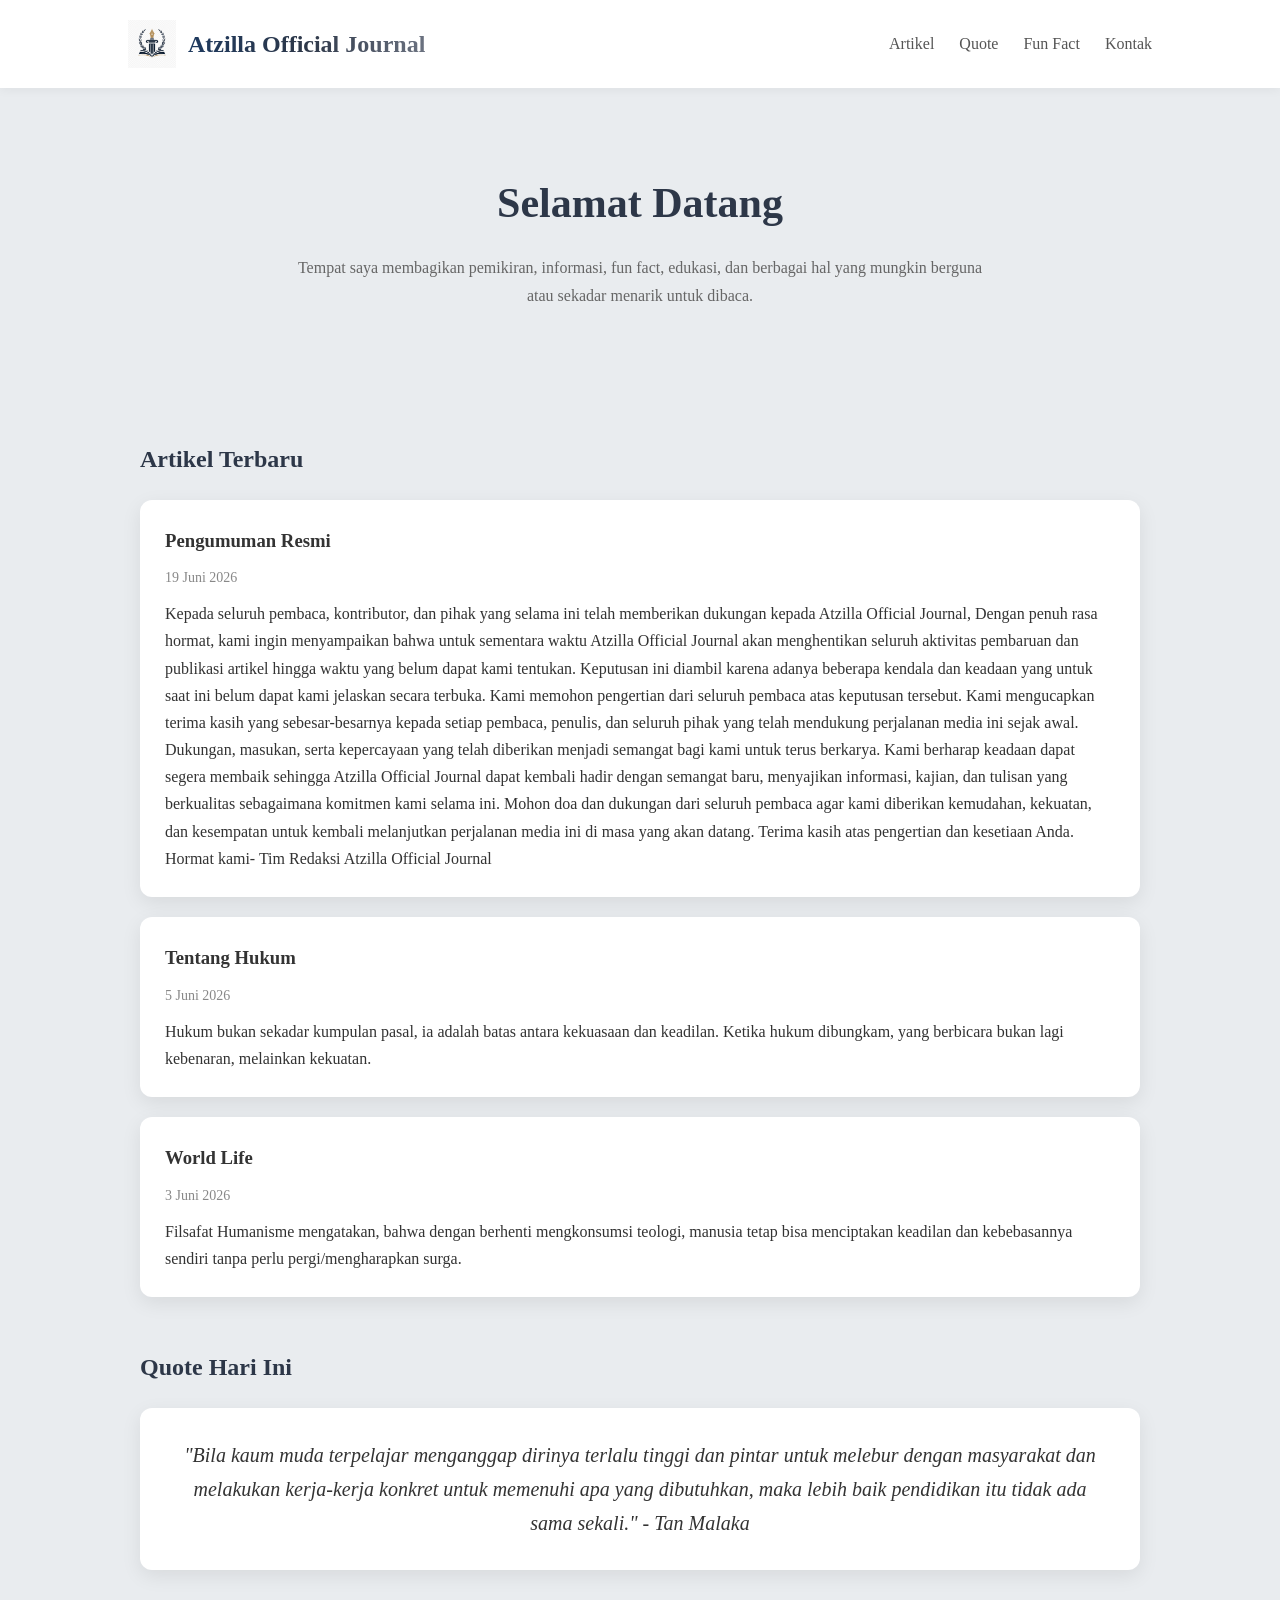
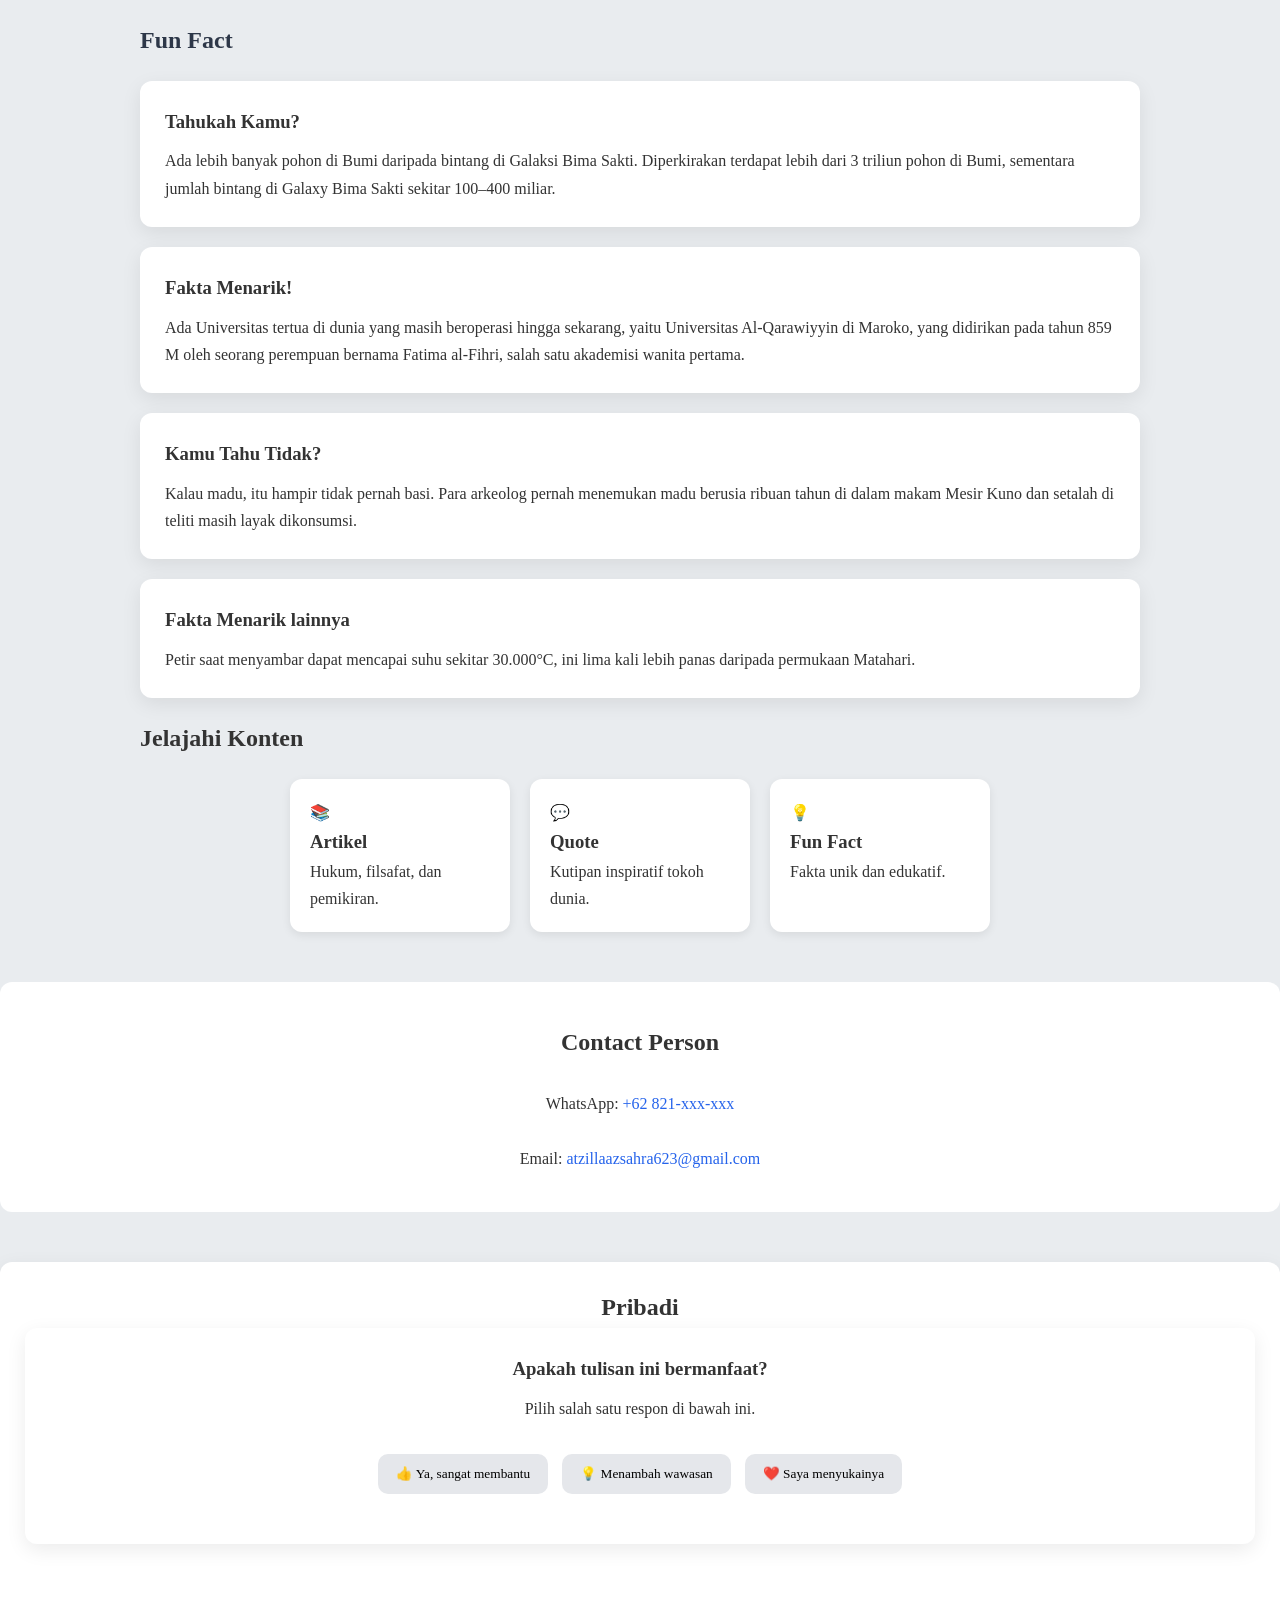
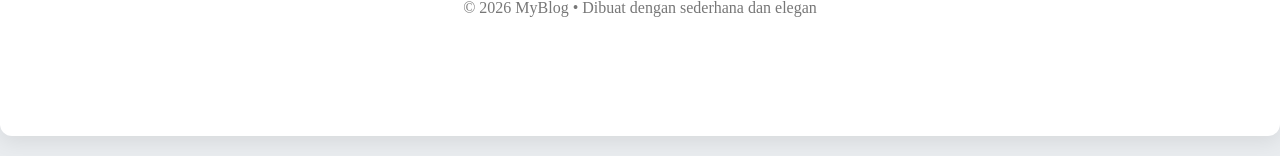
==== index.html @ dac42bfc "Update index.html" ====
<!DOCTYPE html>
<html lang="id">
<head>
<meta charset="UTF-8">
<meta name="viewport" content="width=device-width, initial-scale=1.0">
<title>Atzilla  Official Journal</title>

<head>

<meta name="description" content="Atzilla Official Journal adalah blog yang membahas hukum, filsafat, pendidikan, quote inspiratif, dan fakta edukatif.">

<meta name="keywords" content="Atzilla Official Journal, hukum, filsafat, pendidikan, quote, fun fact">

<meta name="author" content="Atzilla">
    
<meta charset="UTF-8">
    
<meta name="viewport" content="width=device-width, initial-scale=1.0">

<title>Atzilla Officiall Journal</title>

<link rel="icon" type="image/png" href="logo.png">

<link rel="stylesheet" href="style.css">
    
</head>

<body>

<header>
<nav>
<div class="logo">
    <img src="logo.png" alt="Logo">
    <span>Atzilla Official Journal</span>
</div>
    
<ul>
<li><a href="#artikel">Artikel</a></li>
<li><a href="#quote">Quote</a></li>
<li><a href="#funfact">Fun Fact</a></li>
<li><a href="#kontak">Kontak</a></li>
</ul>
</nav>
</header>

<section class="hero">
<h1>Selamat Datang</h1>
<p>
Tempat saya membagikan pemikiran, informasi,
fun fact, edukasi, dan berbagai hal yang mungkin
berguna atau sekadar menarik untuk dibaca.
</p>
</section>

<div class="container">

<h2 class="section-title" id="artikel">Artikel Terbaru</h2>

<div class="card">
<h3>Pengumuman Resmi</h3>
<p class="date">19 Juni 2026</p>

<p>
Kepada seluruh pembaca, kontributor, dan pihak yang selama ini telah memberikan dukungan kepada Atzilla Official Journal,
Dengan penuh rasa hormat, kami ingin menyampaikan bahwa untuk sementara waktu Atzilla Official Journal akan menghentikan seluruh aktivitas pembaruan dan publikasi artikel hingga waktu yang belum dapat kami tentukan.
Keputusan ini diambil karena adanya beberapa kendala dan keadaan yang untuk saat ini belum dapat kami jelaskan secara terbuka. Kami memohon pengertian dari seluruh pembaca atas keputusan tersebut.
Kami mengucapkan terima kasih yang sebesar-besarnya kepada setiap pembaca, penulis, dan seluruh pihak yang telah mendukung perjalanan media ini sejak awal. Dukungan, masukan, serta kepercayaan yang telah diberikan menjadi semangat bagi kami untuk terus berkarya.
Kami berharap keadaan dapat segera membaik sehingga Atzilla Official Journal dapat kembali hadir dengan semangat baru, menyajikan informasi, kajian, dan tulisan yang berkualitas sebagaimana komitmen kami selama ini.
Mohon doa dan dukungan dari seluruh pembaca agar kami diberikan kemudahan, kekuatan, dan kesempatan untuk kembali melanjutkan perjalanan media ini di masa yang akan datang.
Terima kasih atas pengertian dan kesetiaan Anda.

Hormat kami-
Tim Redaksi
Atzilla Official Journal 
</p>
</div>
    
<div class="card">
<h3>Tentang Hukum</h3>
<p class="date">5 Juni 2026</p>

<p>
Hukum bukan sekadar kumpulan pasal, ia adalah batas antara kekuasaan dan keadilan.
Ketika hukum dibungkam, yang berbicara bukan lagi kebenaran, melainkan kekuatan.
</p>
</div>

<div class="card">
<h3>World Life</h3>
<p class="date">3 Juni 2026</p>

<p>
Filsafat Humanisme mengatakan, bahwa dengan berhenti mengkonsumsi teologi, 
manusia tetap bisa menciptakan keadilan dan kebebasannya sendiri tanpa perlu pergi/mengharapkan surga.
</p>
</div>

<h2 class="section-title" id="quote">Quote Hari Ini</h2>

<div class="card quote">
"Bila kaum muda terpelajar menganggap dirinya terlalu tinggi dan pintar 
untuk melebur dengan masyarakat dan melakukan kerja-kerja konkret untuk memenuhi apa yang dibutuhkan,
maka lebih baik pendidikan itu tidak ada sama sekali." - Tan Malaka
</div>

<h2 class="section-title" id="funfact">Fun Fact</h2>

<div class="card">
<h3>Tahukah Kamu?</h3>

<p>
Ada lebih banyak pohon di Bumi daripada bintang di Galaksi Bima Sakti.
Diperkirakan terdapat lebih dari 3 triliun pohon di Bumi, sementara jumlah bintang di Galaxy Bima Sakti sekitar 100–400 miliar.
</p>
</div>

<div class="card">
<h3>Fakta Menarik!</h3>

<p>
Ada Universitas tertua di dunia yang masih beroperasi hingga sekarang, yaitu 
Universitas Al-Qarawiyyin di Maroko, yang didirikan pada tahun 859 M oleh seorang perempuan bernama Fatima al-Fihri,
salah satu akademisi wanita pertama.
</p>
</div>
    
<div class="card">
<h3>Kamu Tahu Tidak?</h3>

<p>
Kalau madu, itu hampir tidak pernah basi.
Para arkeolog pernah menemukan madu berusia ribuan tahun
di dalam makam Mesir Kuno dan setalah di teliti masih layak dikonsumsi.
</p>
</div>

<div class="card">
<h3>Fakta Menarik lainnya</h3>

<p>
Petir saat menyambar dapat mencapai suhu sekitar
30.000°C, ini lima kali lebih panas daripada
permukaan Matahari.
</p>
</div>

<h2>Jelajahi Konten</h2>

</div>

<div class="kategori">

<a href="artikel.html" class="kategori-box">
📚
<h3>Artikel</h3>
<p>Hukum, filsafat, dan pemikiran.</p>
</a>

<a href="quote.html" class="kategori-box">
💬
<h3>Quote</h3>
<p>Kutipan inspiratif tokoh dunia.</p>
</a>

<a href="funfact.html" class="kategori-box">
💡
<h3>Fun Fact</h3>
<p>Fakta unik dan edukatif.</p>
</a>

</div>
</div>

<div class="contact" id="kontak">

<h2>Contact Person</h2>

<br>

<p>
WhatsApp:
<a href="https://wa.me/6282188576248">
+62 821-xxx-xxx
</a>
</p>

<br>

<p>
Email:
<a href="mailto:atzillaazsahra623@gmail.com">
atzillaazsahra623@gmail.com
</a>
</p>
</div class="contact" id="kontak">
</div>

<div class="card" style="text-align:center;">
<h2>Pribadi</h2>
<!-- BAGIAN DUKUNGAN -->
<div class="card" style="text-align:center;">
<h3>Apakah tulisan ini bermanfaat?</h3>

<p>Pilih salah satu respon di bawah ini.</p>

<br>

<button class="feedback-btn" onclick="vote(this)">
👍 Ya, sangat membantu
</button>

<button class="feedback-btn" onclick="vote(this)">
💡 Menambah wawasan
</button>

<button class="feedback-btn" onclick="vote(this)">
❤️ Saya menyukainya
</button>

<p id="thanks" style="margin-top:20px;font-weight:bold;"></p>

</div>

<footer>
© 2026 MyBlog • Dibuat dengan sederhana dan elegan
<footer>
    <style>
.feedback-btn{
    padding:12px 18px;
    margin:5px;
    border:none;
    border-radius:10px;
    cursor:pointer;
    background:#e5e7eb;
    transition:all 0.3s ease;
}

.feedback-btn:hover{
    transform:translateY(-3px);
}

.feedback-btn.clicked{
    background:#4f46e5;
    color:white;
    transform:scale(1.08);
}
</style>

<script>
function vote(button){

    const buttons =
    document.querySelectorAll('.feedback-btn');

    buttons.forEach(btn=>{
        btn.disabled=true;
    });

    button.classList.add('clicked');

    document.getElementById('thanks').innerText =
    "✨ Terima kasih atas dukungannya!";
}
</script>
</body>
</html>
---- style.css ----
*{
    margin:0;
    padding:0;
    box-sizing:border-box;
    font-family:"Times New Roman", Times, serif;

.kategori{
    display:flex;
    justify-content:center;
    gap:20px;
    flex-wrap:wrap;
    margin-top:20px;
}

.kategori-box{
    width:220px;
    background:white;
    padding:20px;
    border-radius:12px;
    text-decoration:none;
    color:#333;
    box-shadow:0 3px 10px rgba(0,0,0,0.08);
    transition:0.3s;
}

.kategori-box:hover{
    transform:translateY(-5px);
}

body{
    background:#e9ecef;
    color:#333;
    line-height:1.7;
}

header{
    background:white;
    padding:20px 10%;
    box-shadow:0 2px 10px rgba(0,0,0,0.05);
    position:sticky;
    top:0;
}

nav{
    display:flex;
    justify-content:space-between;
    align-items:center;
}

.logo{
    display:flex;
    align-items:center;
    gap:12px;
    font-size:24px;
    font-weight:bold;
    color:#2d3748;
}

.logo img{
    width:48px;
    height:48px;
    object-fit:contain;
    display:block;
}

.logo span{
    background:linear-gradient(
        90deg,
        #1e3a5f,
        #2d3748,
        #6b7280
    );

    -webkit-background-clip:text;
    -webkit-text-fill-color:transparent;
}

nav ul{
    display:flex;
    list-style:none;
    gap:25px;
}

nav a{
    text-decoration:none;
    color:#555;
    transition:0.3s;
}

nav a:hover{
    color:#4a5568;
}

.hero{
    text-align:center;
    padding:80px 20px;
}

.hero h1{
    font-size:42px;
    margin-bottom:15px;
    color:#2d3748;
}

.hero p{
    color:#666;
    max-width:700px;
    margin:auto;
}

.container{
    width:90%;
    max-width:1000px;
    margin:auto;
}

.section-title{
    margin:50px 0 20px;
    color:#2d3748;
}

.card{
    background:white;
    padding:25px;
    margin-bottom:20px;
    border-radius:12px;
    box-shadow:0 6px 20px rgba(0,0,0,0.08);
}

.card h3{
    margin-bottom:10px;
}

.date{
    color:#888;
    font-size:14px;
    margin-bottom:10px;
}

.quote{
    text-align:center;
    font-style:italic;
    font-size:20px;
    padding:30px;
}

.contact{
    background:white;
    padding:40px;
    border-radius:12px;
    margin:50px 0;
    text-align:center;
}

.contact a{
    color:#2563eb;
    text-decoration:none;
}

footer{
    text-align:center;
    padding:30px;
    color:#777;
}

@media(max-width:768px){

nav{
    flex-direction:column;
    gap:15px;
}

nav ul{
    flex-wrap:wrap;
    justify-content:center;
}

.hero h1{
    font-size:32px;
}

.back-btn{
    display:inline-block;
    margin-top:20px;
    padding:10px 18px;
    background:#1e3a8a;
    color:white;
    text-decoration:none;
    border-radius:8px;
    transition:0.3s;
}

.back-btn:hover{
    transform:translateY(-2px);
}
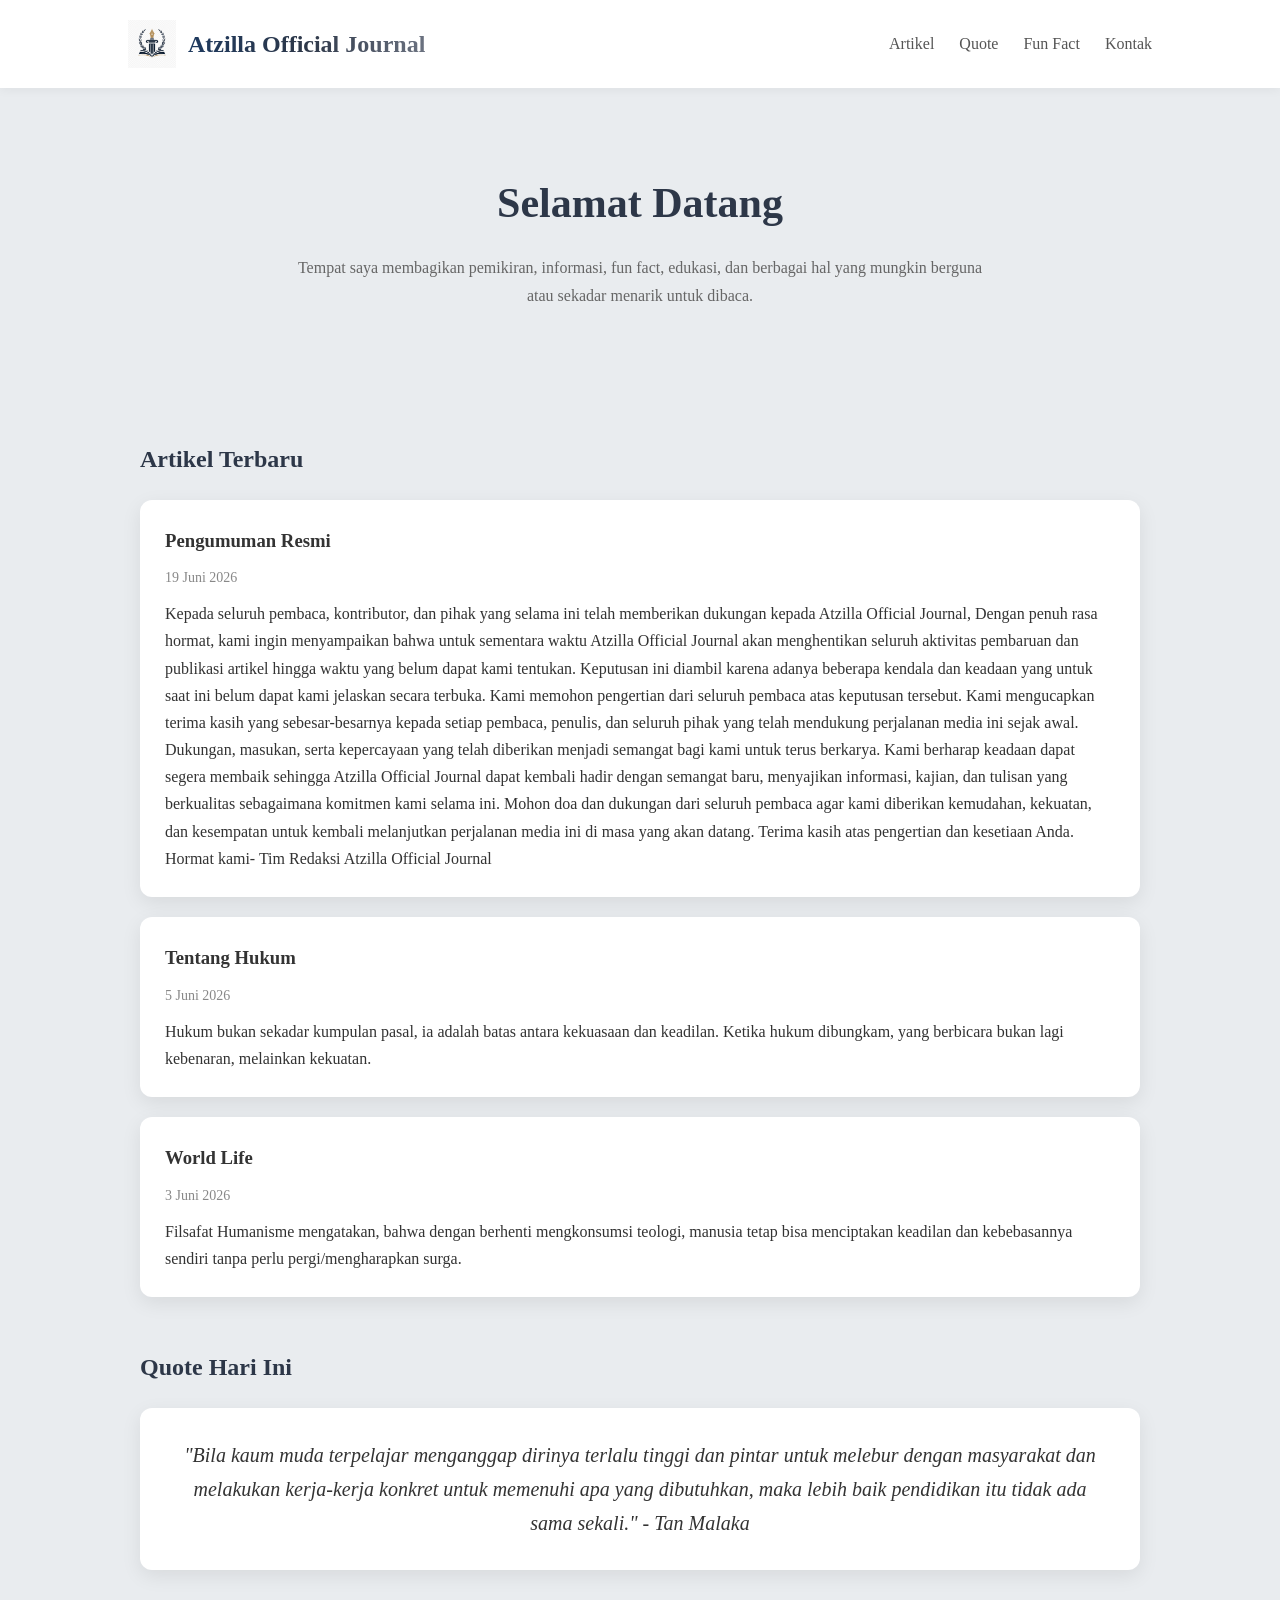
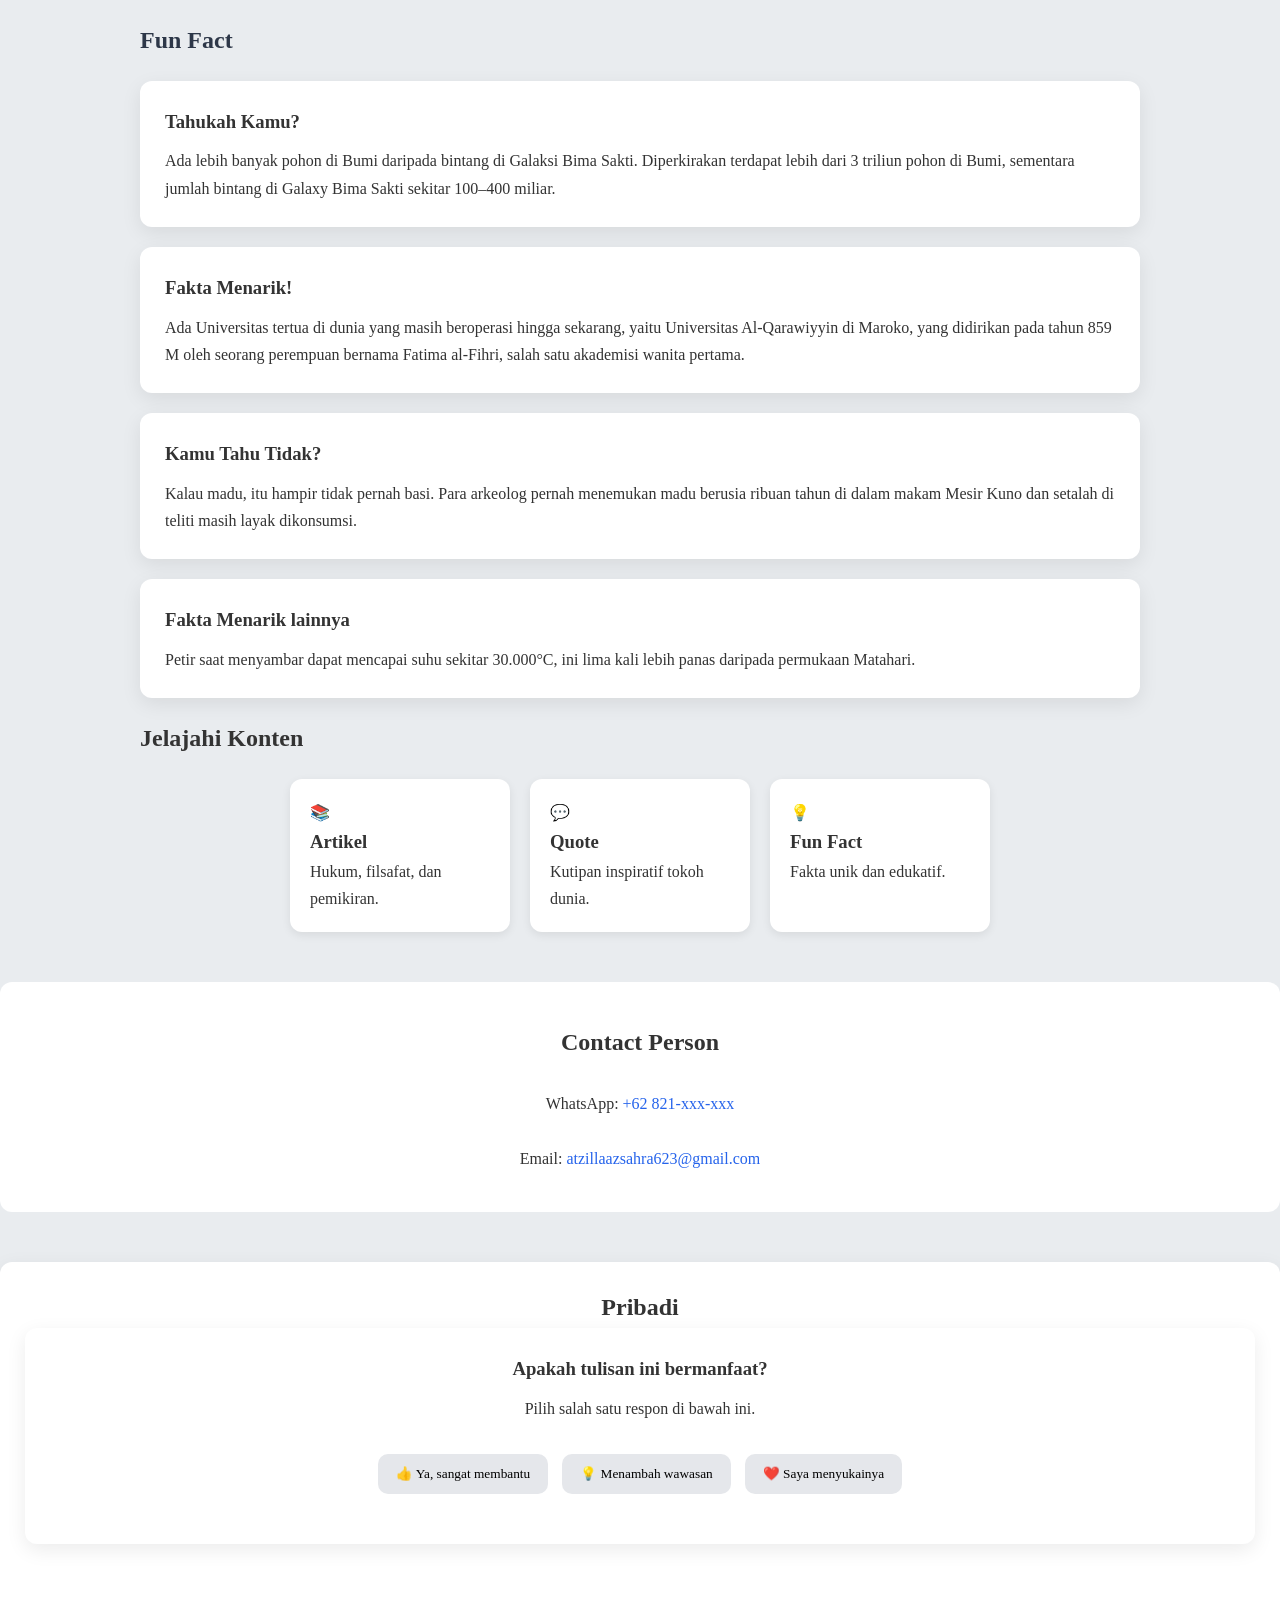
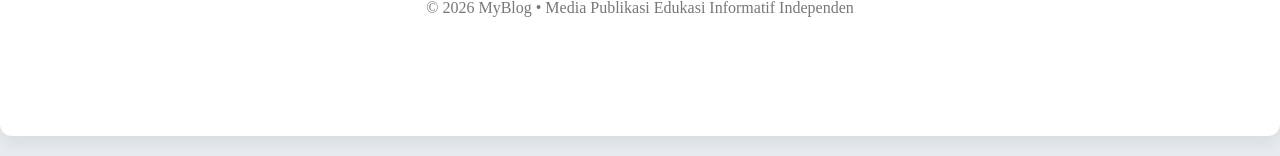
==== commit 68e1f28d: "Update WhatsApp link and footer text" ====
--- a/index.html
+++ b/index.html
@@ -179,7 +179,7 @@
 
 <p>
 WhatsApp:
-<a href="https://wa.me/6282188576248">
+<a href="https://wa.me/62821-xxx-xxx">
 +62 821-xxx-xxx
 </a>
 </p>
@@ -222,7 +222,7 @@
 </div>
 
 <footer>
-© 2026 MyBlog • Dibuat dengan sederhana dan elegan
+© 2026 MyBlog • Media Publikasi Edukasi Informatif Independen
 <footer>
     <style>
 .feedback-btn{
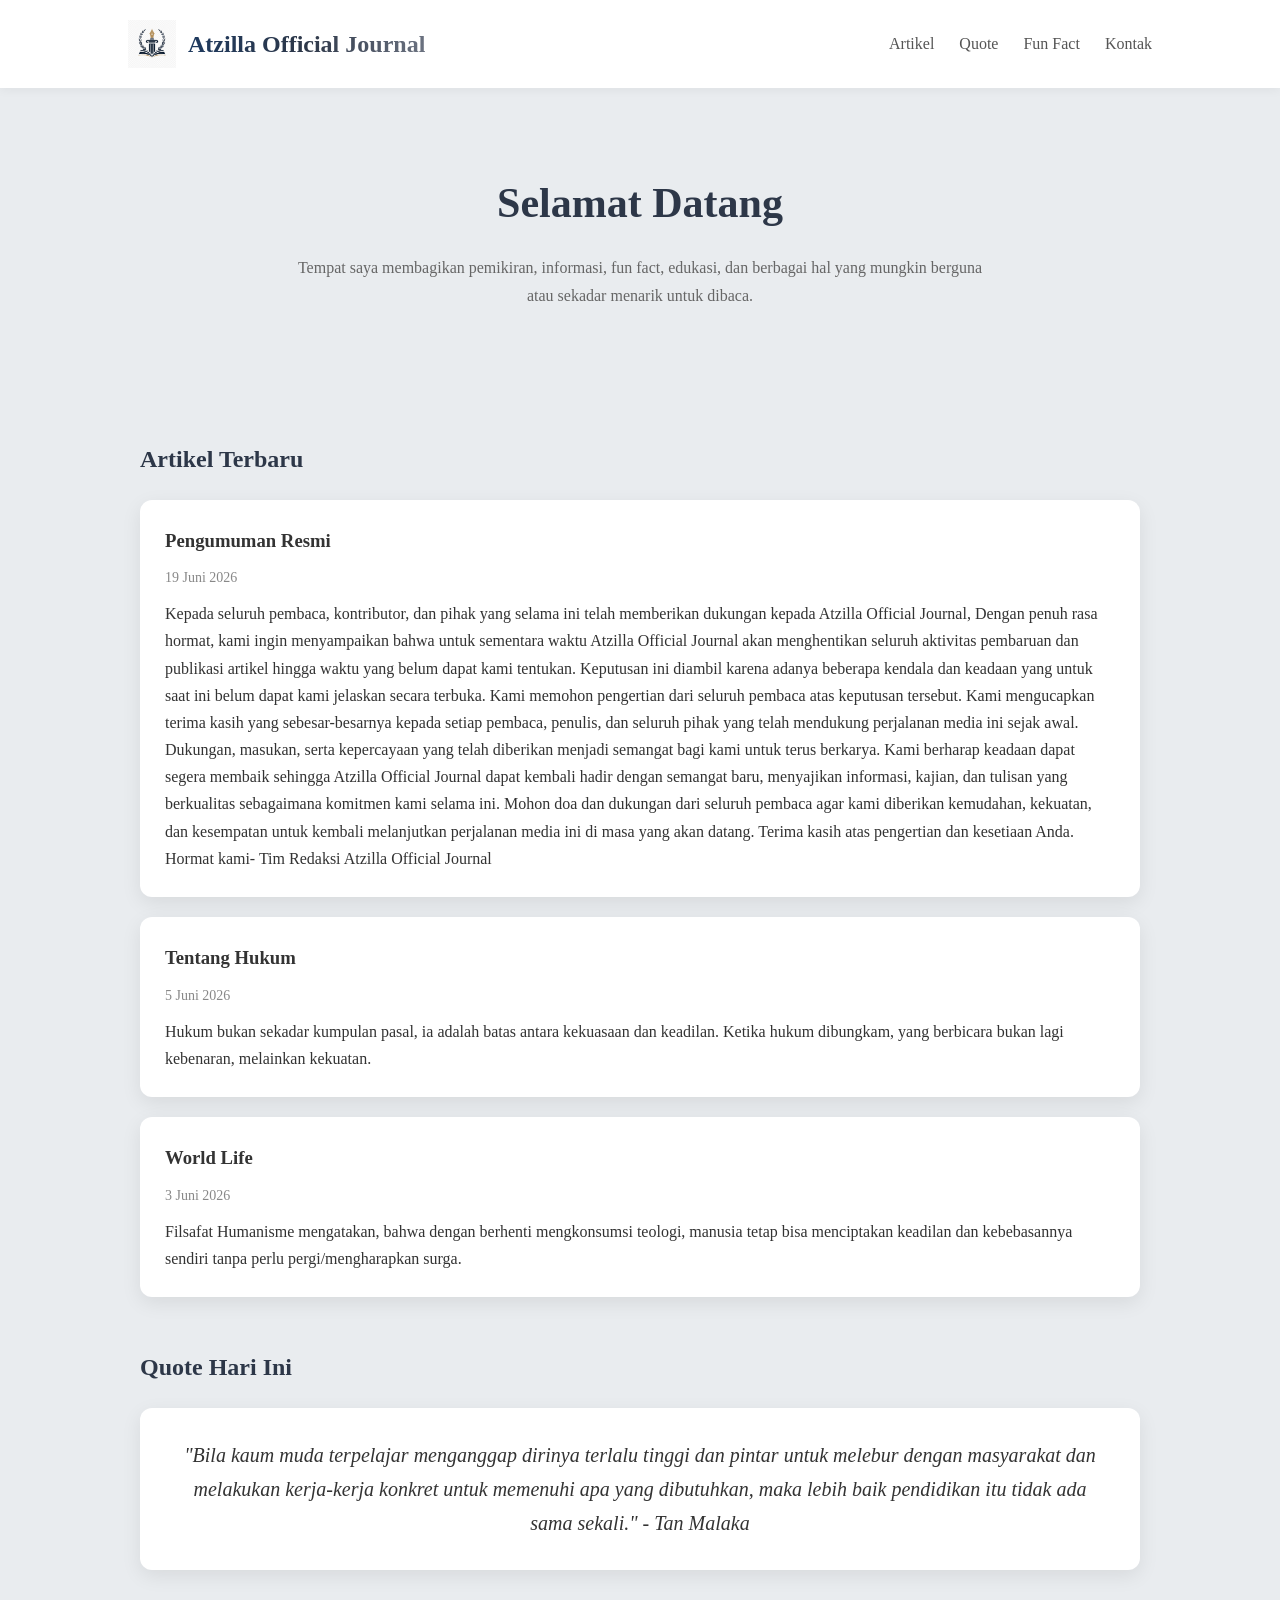
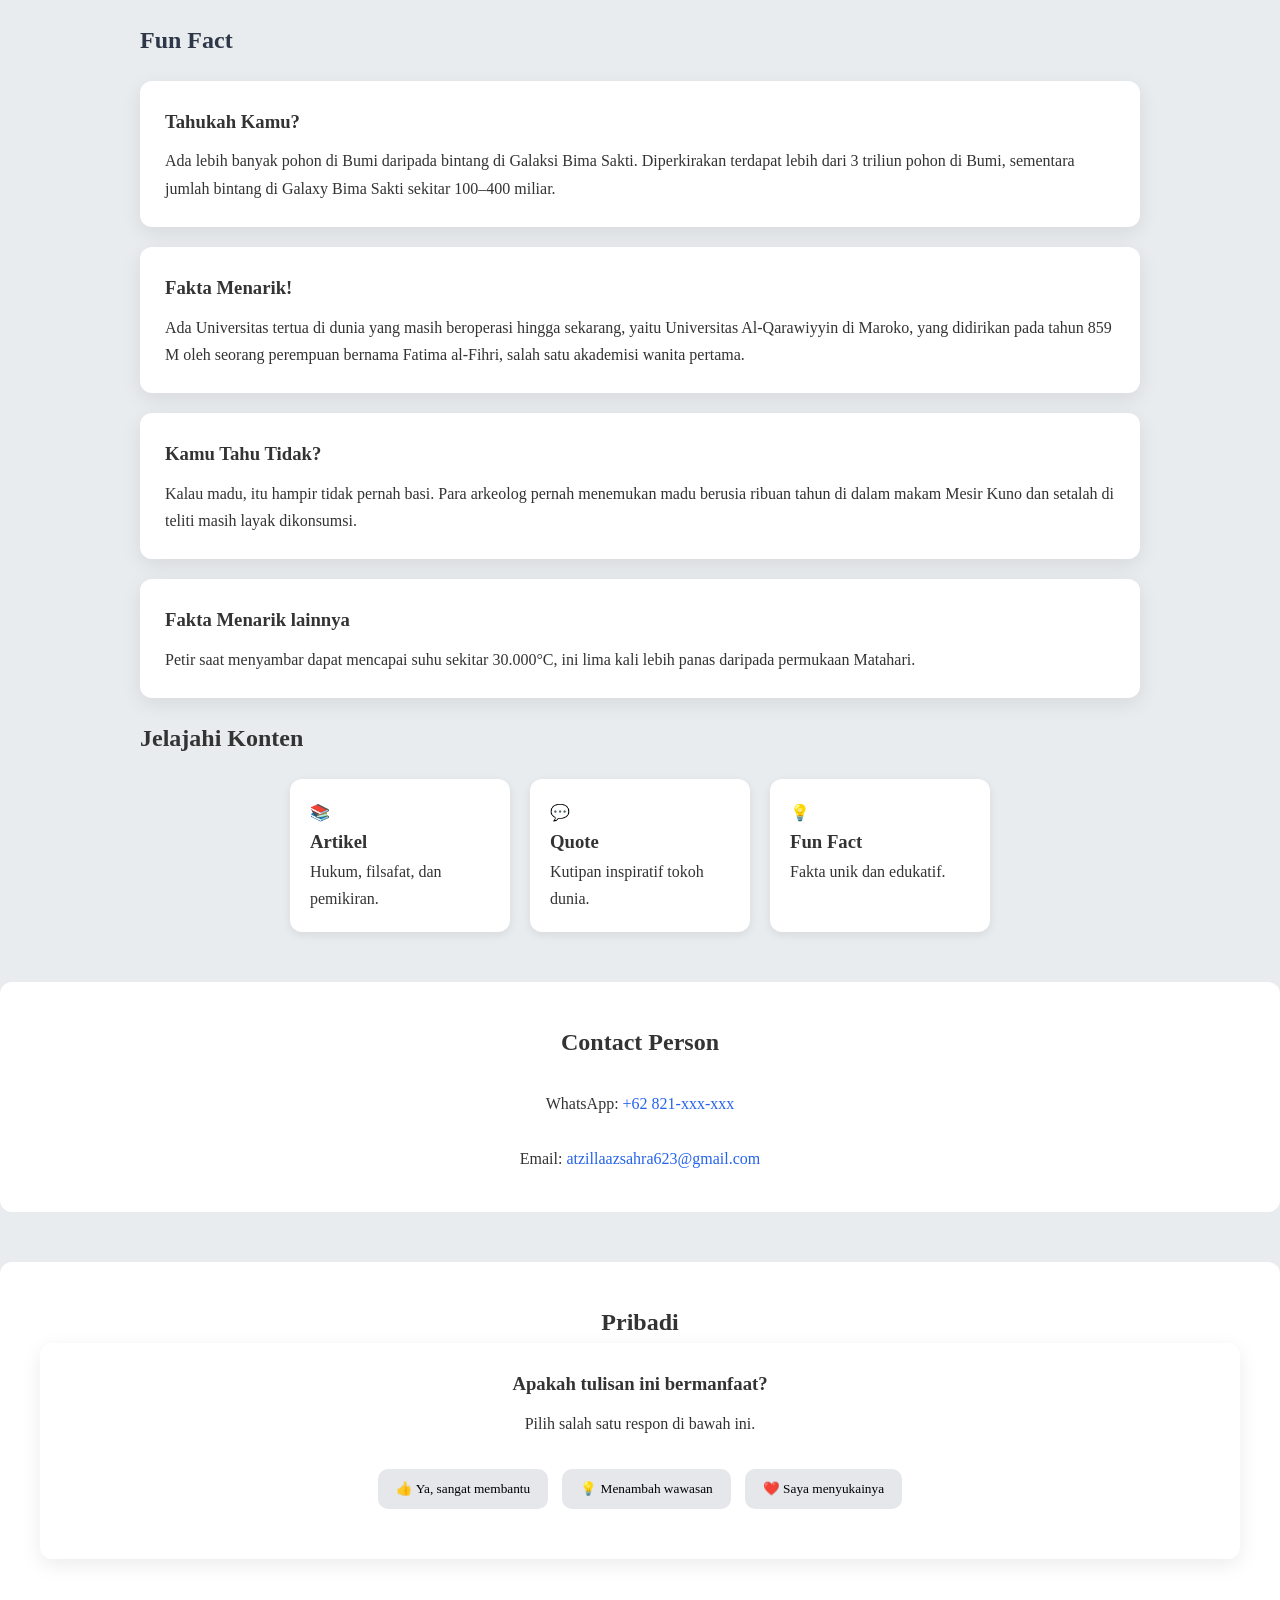
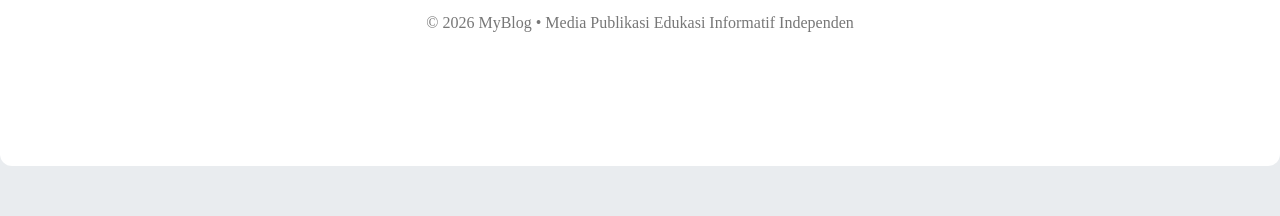
==== commit f6c8100b: "Update index.html" ====
--- a/index.html
+++ b/index.html
@@ -195,7 +195,7 @@
 </div class="contact" id="kontak">
 </div>
 
-<div class="card" style="text-align:center;">
+<div class="contact">
 <h2>Pribadi</h2>
 <!-- BAGIAN DUKUNGAN -->
 <div class="card" style="text-align:center;">
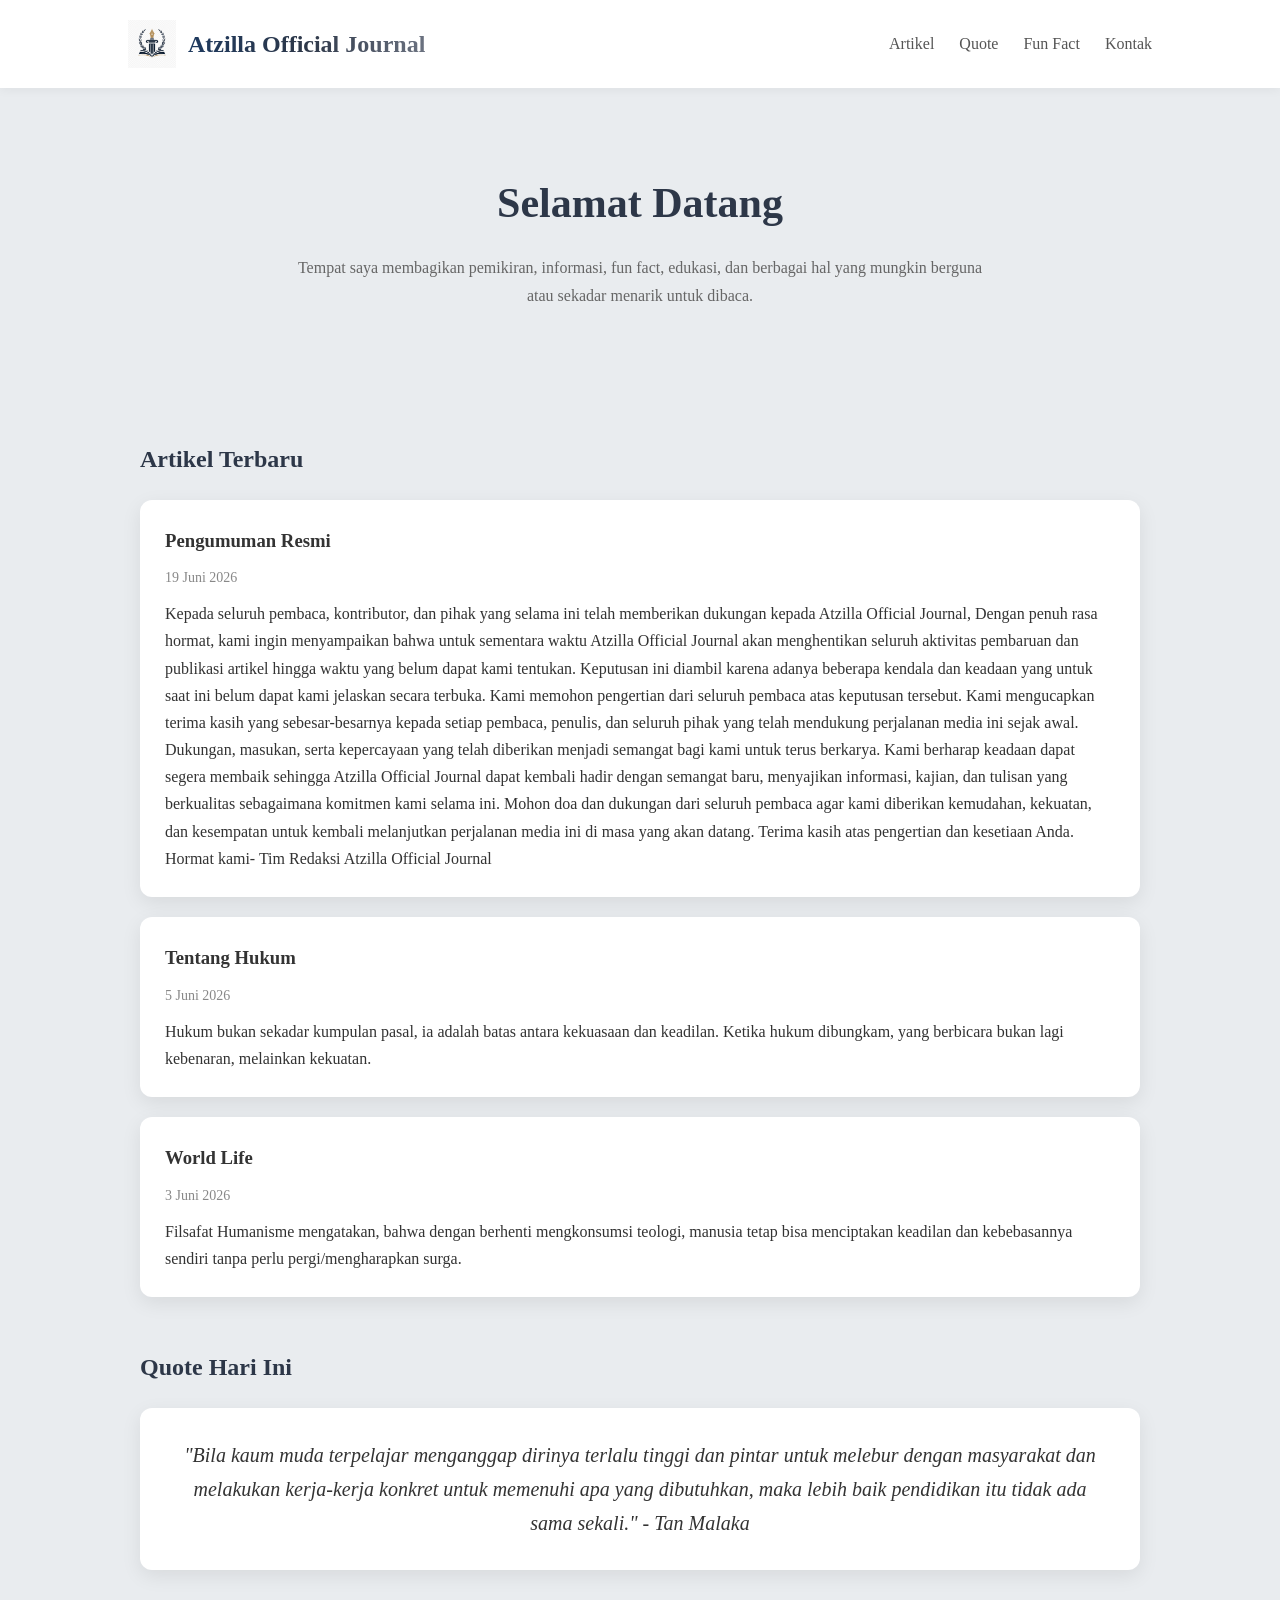
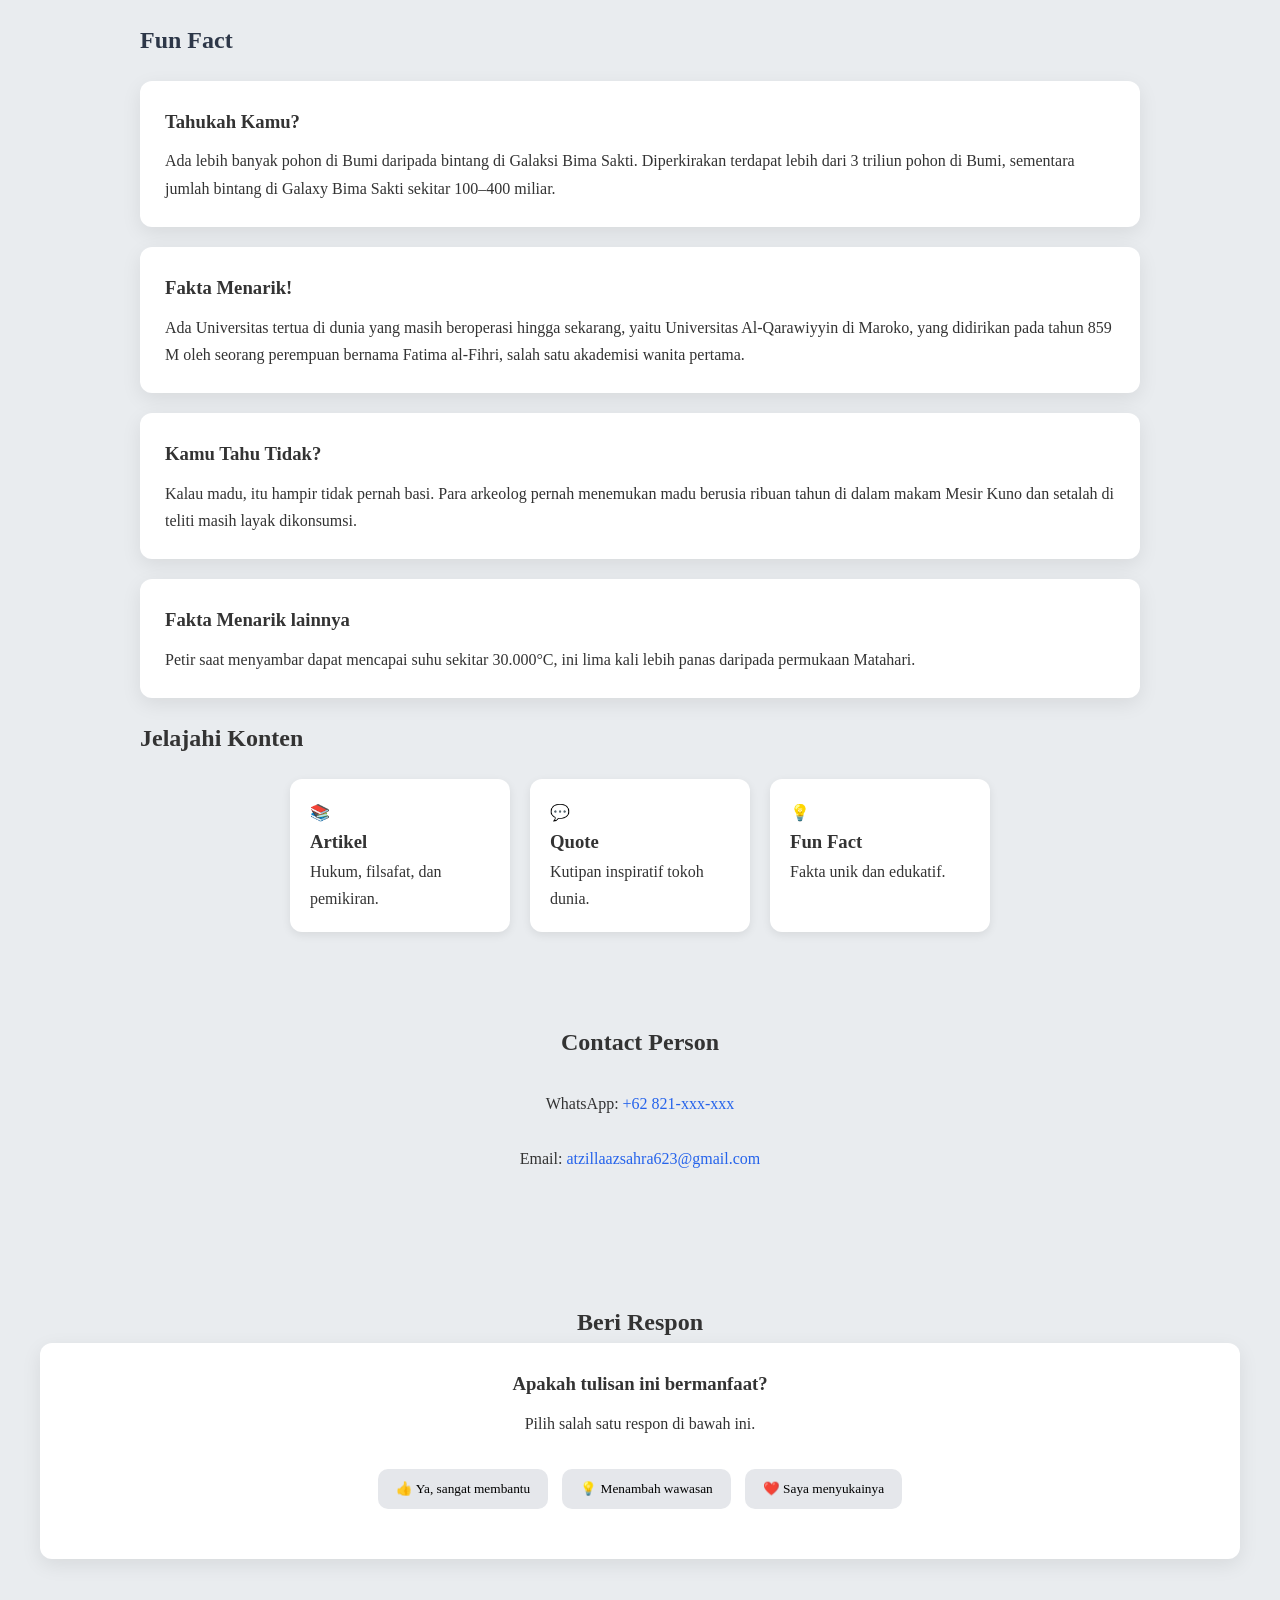
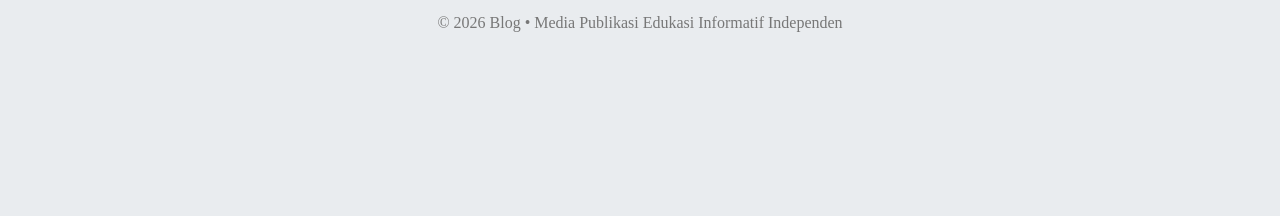
==== commit 997f94e5: "Update header and footer text in index.html" ====
--- a/index.html
+++ b/index.html
@@ -196,7 +196,7 @@
 </div>
 
 <div class="contact">
-<h2>Pribadi</h2>
+<h2>Beri Respon</h2>
 <!-- BAGIAN DUKUNGAN -->
 <div class="card" style="text-align:center;">
 <h3>Apakah tulisan ini bermanfaat?</h3>
@@ -222,7 +222,7 @@
 </div>
 
 <footer>
-© 2026 MyBlog • Media Publikasi Edukasi Informatif Independen
+© 2026 Blog • Media Publikasi Edukasi Informatif Independen
 <footer>
     <style>
 .feedback-btn{
--- a/style.css
+++ b/style.css
@@ -145,7 +145,6 @@
 }
 
 .contact{
-    background:white;
     padding:40px;
     border-radius:12px;
     margin:50px 0;
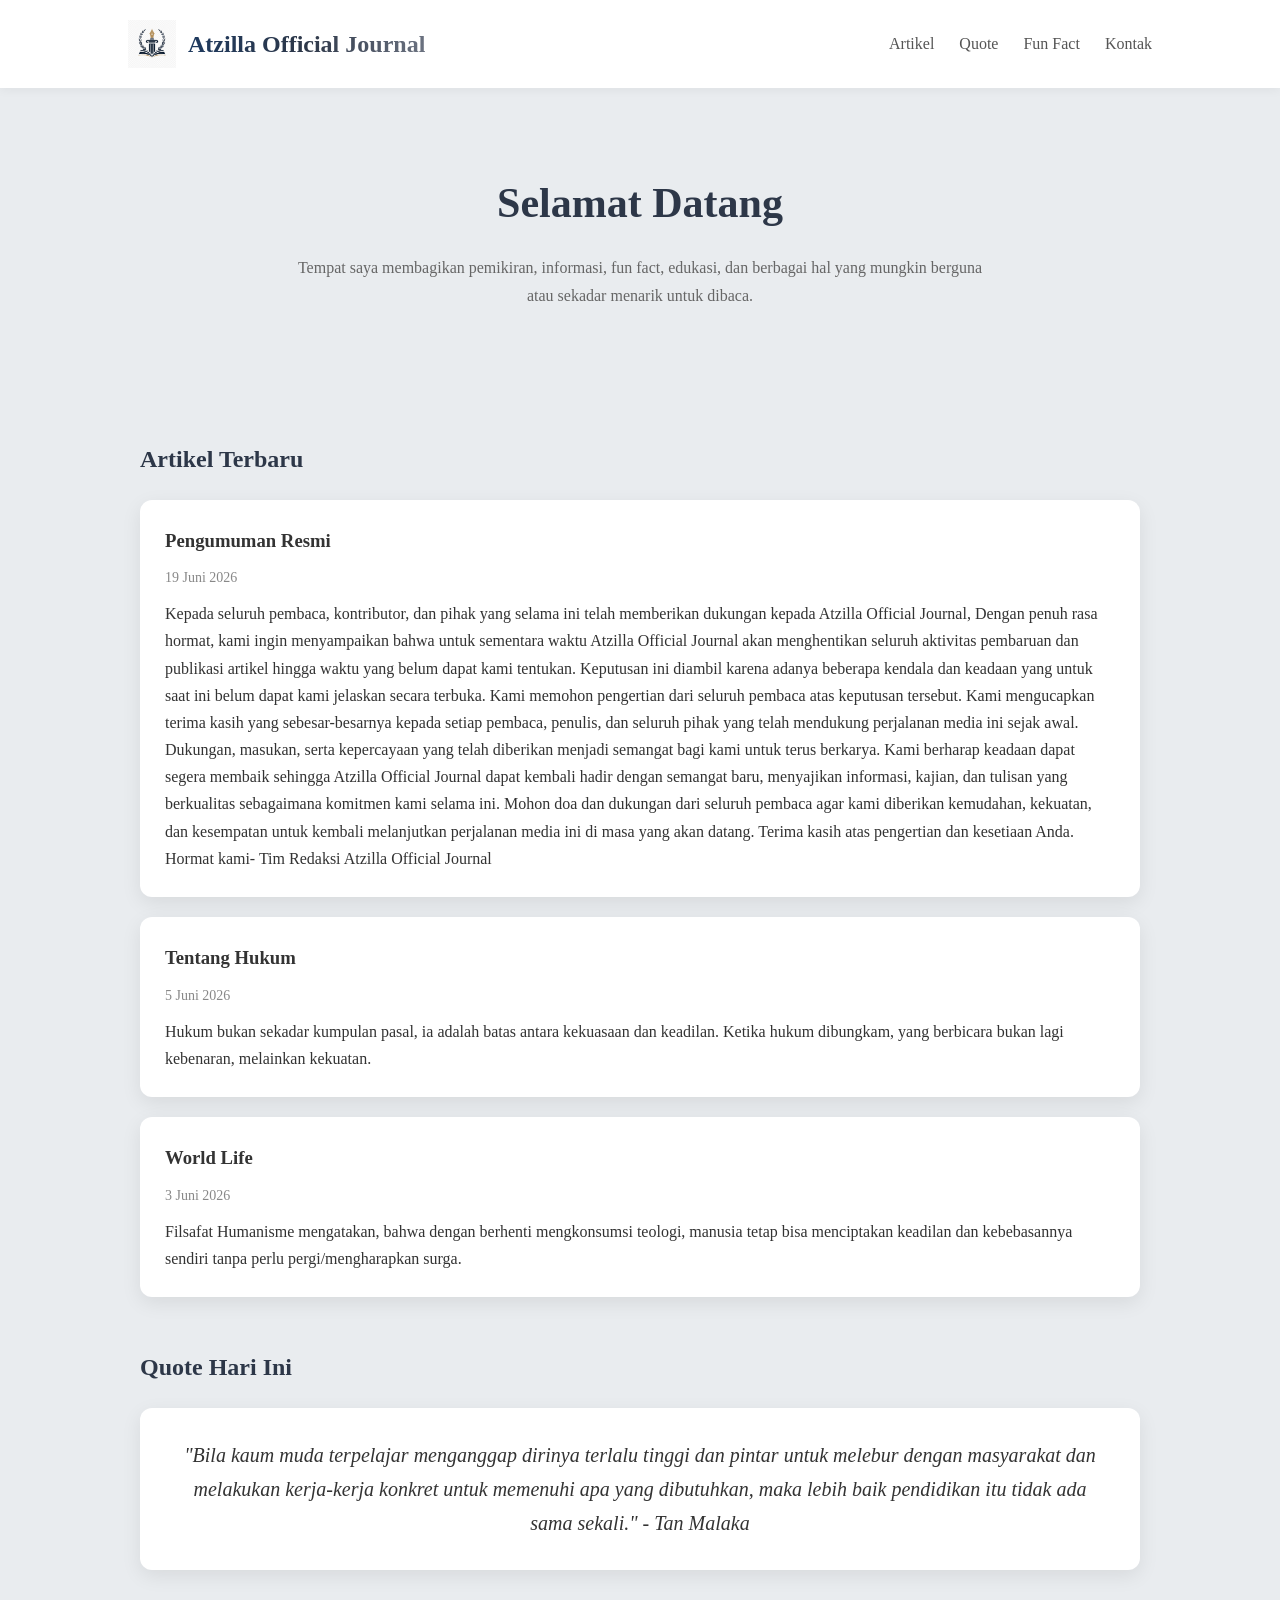
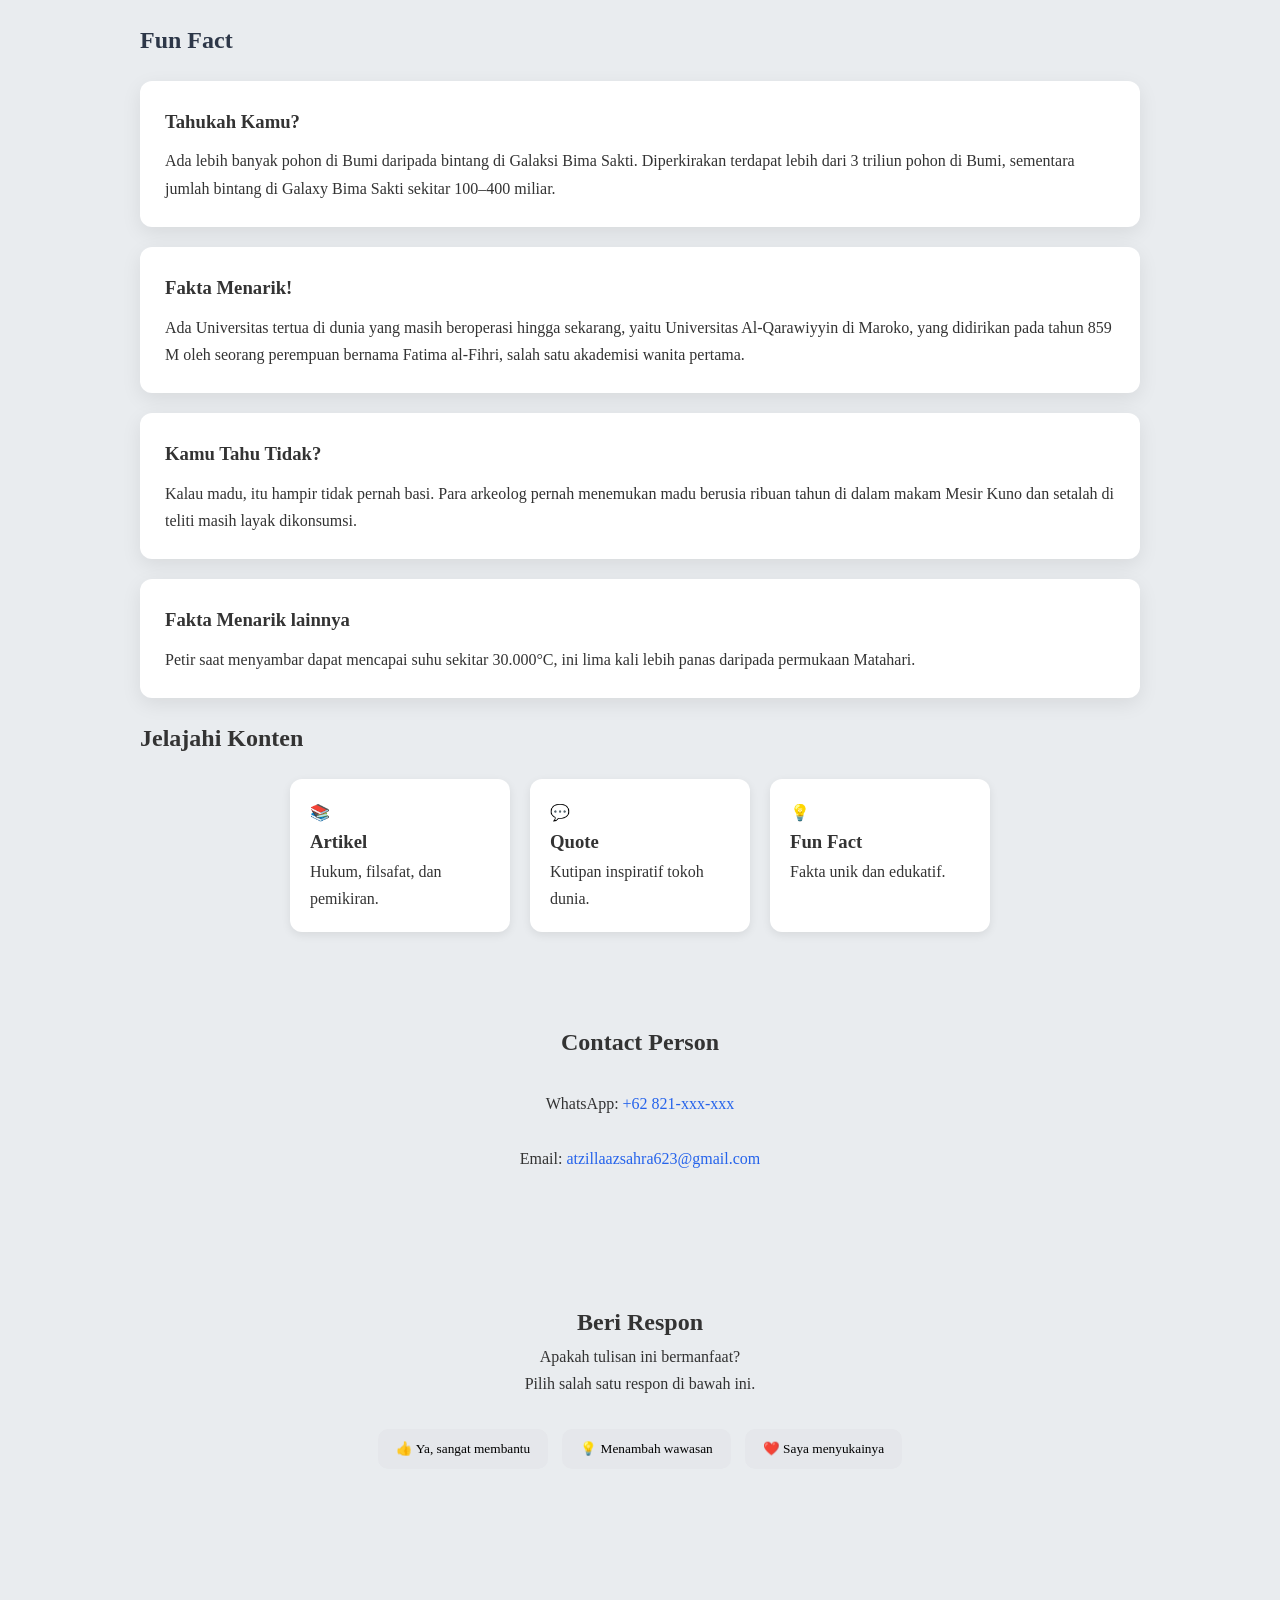
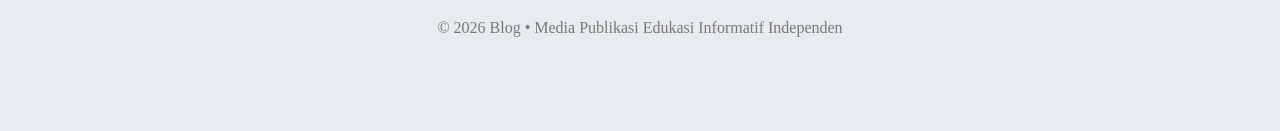
==== commit 31a86ed0: "Update WhatsApp link and contact section in HTML" ====
--- a/index.html
+++ b/index.html
@@ -179,7 +179,7 @@
 
 <p>
 WhatsApp:
-<a href="https://wa.me/62821-xxx-xxx">
+<a href="https://wa.me/62821xxxxxxx">
 +62 821-xxx-xxx
 </a>
 </p>
@@ -192,14 +192,14 @@
 atzillaazsahra623@gmail.com
 </a>
 </p>
-</div class="contact" id="kontak">
+
 </div>
 
 <div class="contact">
+
 <h2>Beri Respon</h2>
-<!-- BAGIAN DUKUNGAN -->
-<div class="card" style="text-align:center;">
-<h3>Apakah tulisan ini bermanfaat?</h3>
+
+<p>Apakah tulisan ini bermanfaat?</p>
 
 <p>Pilih salah satu respon di bawah ini.</p>
 
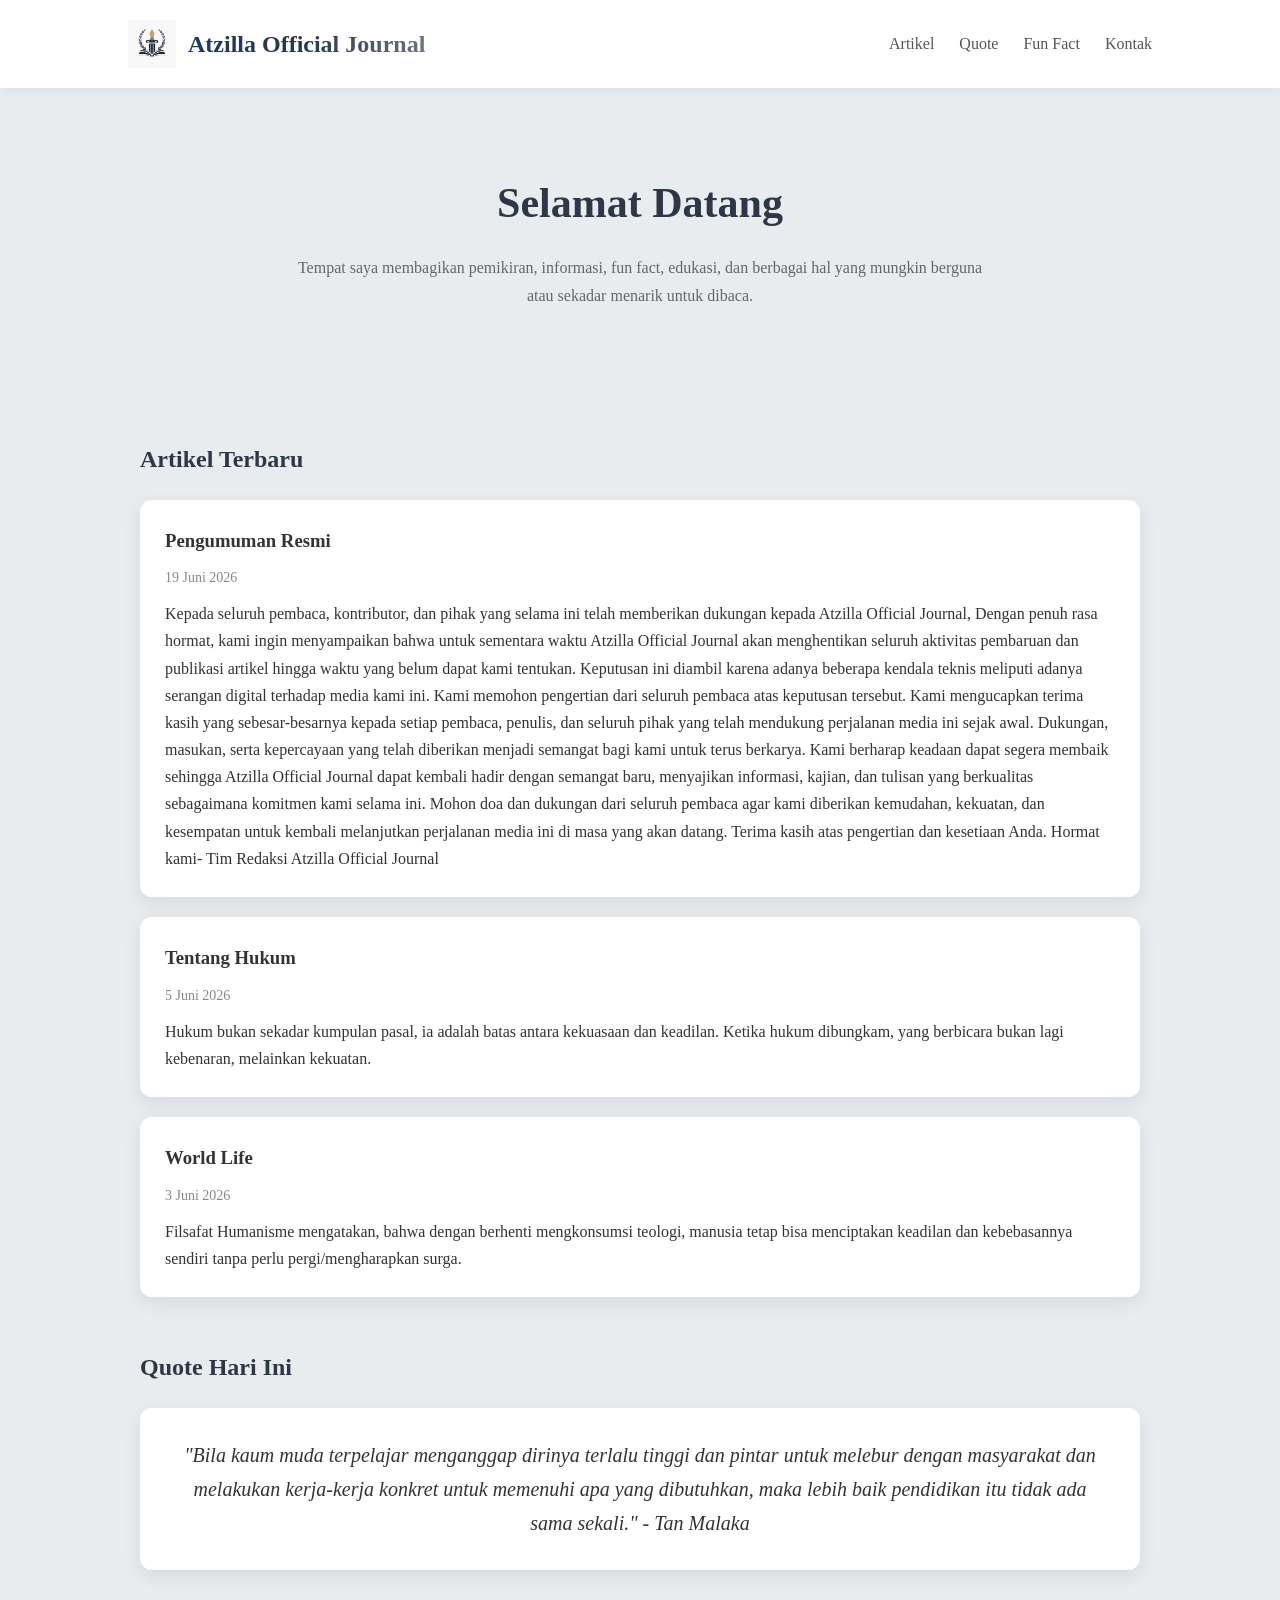
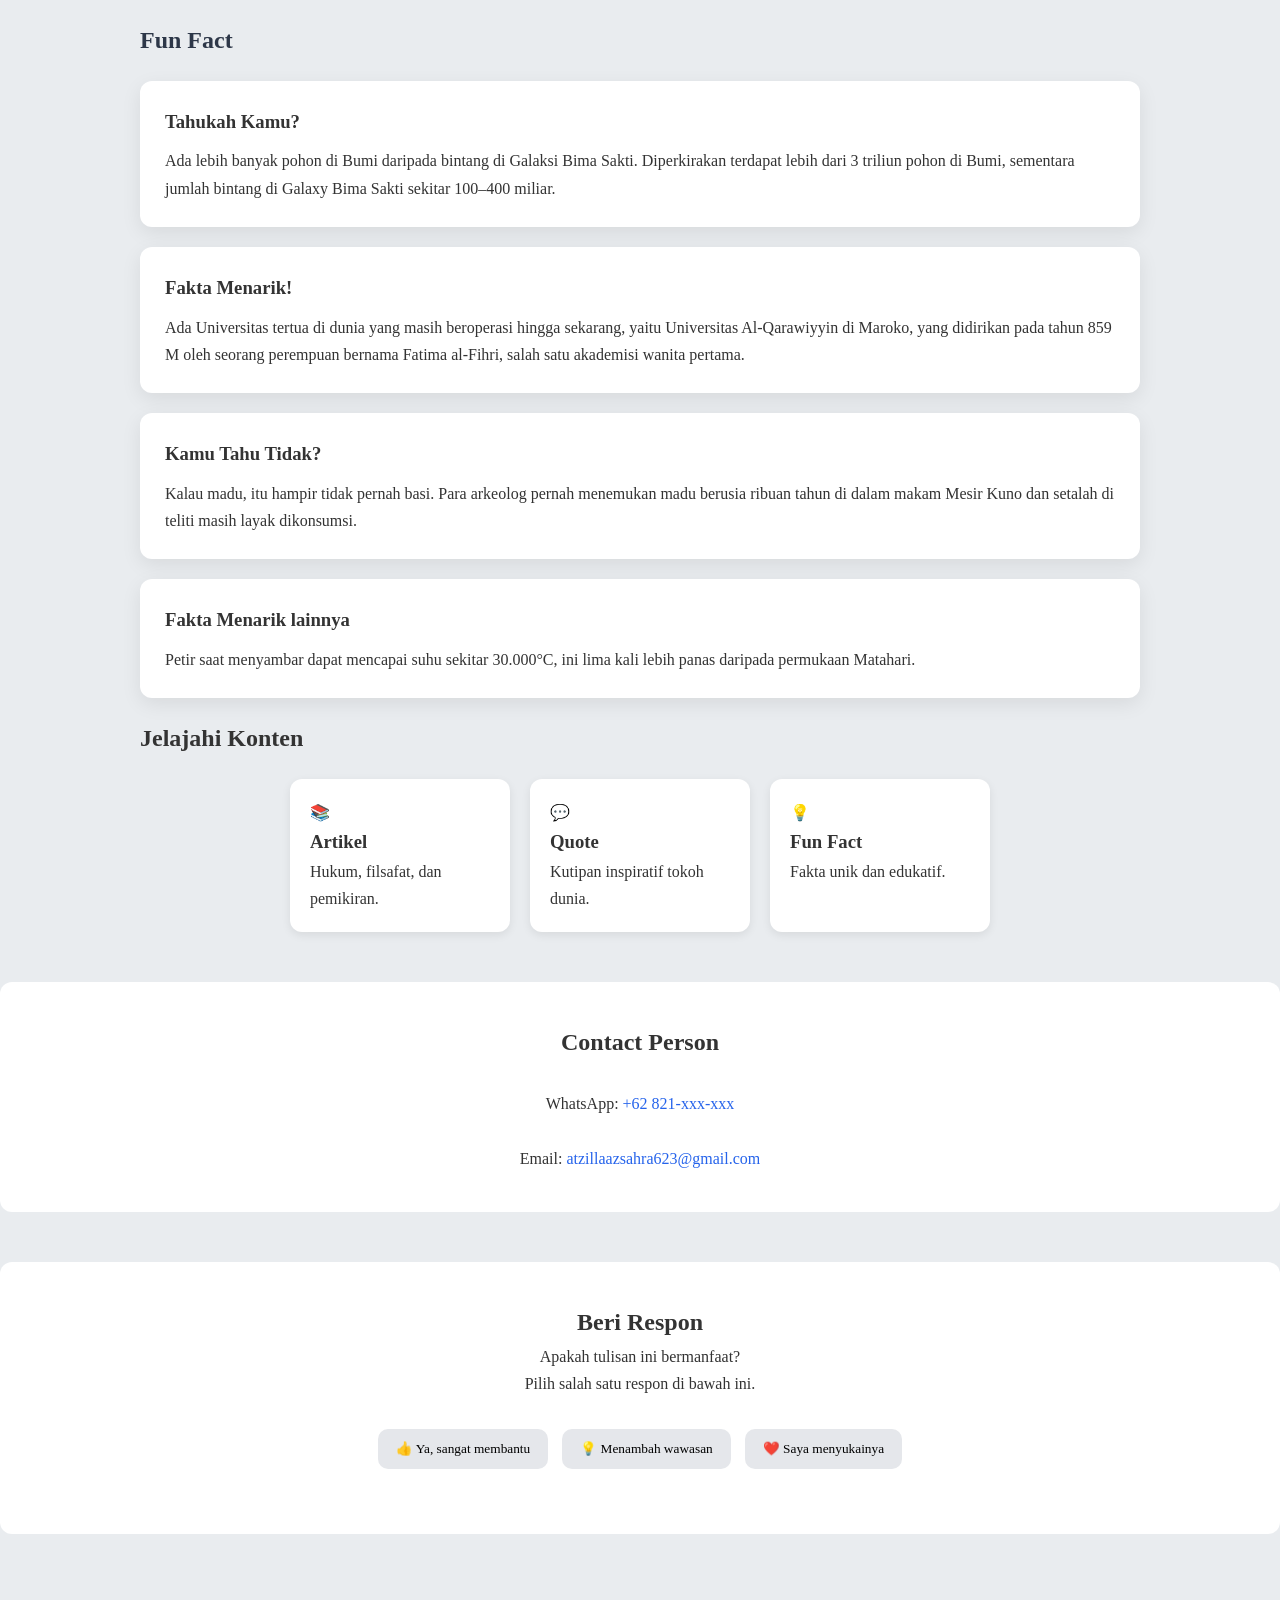
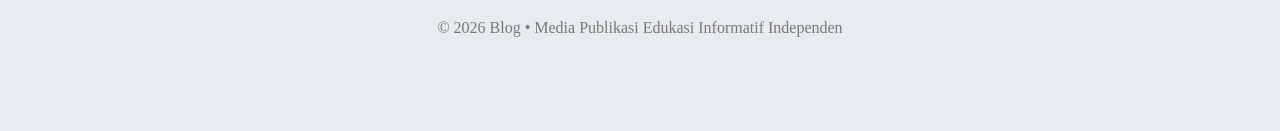
==== commit d22e48b0: "Update index.html" ====
--- a/index.html
+++ b/index.html
@@ -63,7 +63,7 @@
 <p>
 Kepada seluruh pembaca, kontributor, dan pihak yang selama ini telah memberikan dukungan kepada Atzilla Official Journal,
 Dengan penuh rasa hormat, kami ingin menyampaikan bahwa untuk sementara waktu Atzilla Official Journal akan menghentikan seluruh aktivitas pembaruan dan publikasi artikel hingga waktu yang belum dapat kami tentukan.
-Keputusan ini diambil karena adanya beberapa kendala dan keadaan yang untuk saat ini belum dapat kami jelaskan secara terbuka. Kami memohon pengertian dari seluruh pembaca atas keputusan tersebut.
+Keputusan ini diambil karena adanya beberapa kendala teknis meliputi adanya serangan digital terhadap media kami ini. Kami memohon pengertian dari seluruh pembaca atas keputusan tersebut.
 Kami mengucapkan terima kasih yang sebesar-besarnya kepada setiap pembaca, penulis, dan seluruh pihak yang telah mendukung perjalanan media ini sejak awal. Dukungan, masukan, serta kepercayaan yang telah diberikan menjadi semangat bagi kami untuk terus berkarya.
 Kami berharap keadaan dapat segera membaik sehingga Atzilla Official Journal dapat kembali hadir dengan semangat baru, menyajikan informasi, kajian, dan tulisan yang berkualitas sebagaimana komitmen kami selama ini.
 Mohon doa dan dukungan dari seluruh pembaca agar kami diberikan kemudahan, kekuatan, dan kesempatan untuk kembali melanjutkan perjalanan media ini di masa yang akan datang.
--- a/style.css
+++ b/style.css
@@ -144,7 +144,14 @@
     padding:30px;
 }
 
+.support-section{
+    text-align:center;
+    padding:50px 20px;
+    margin:40px 0;
+}
+    
 .contact{
+    background:white;
     padding:40px;
     border-radius:12px;
     margin:50px 0;
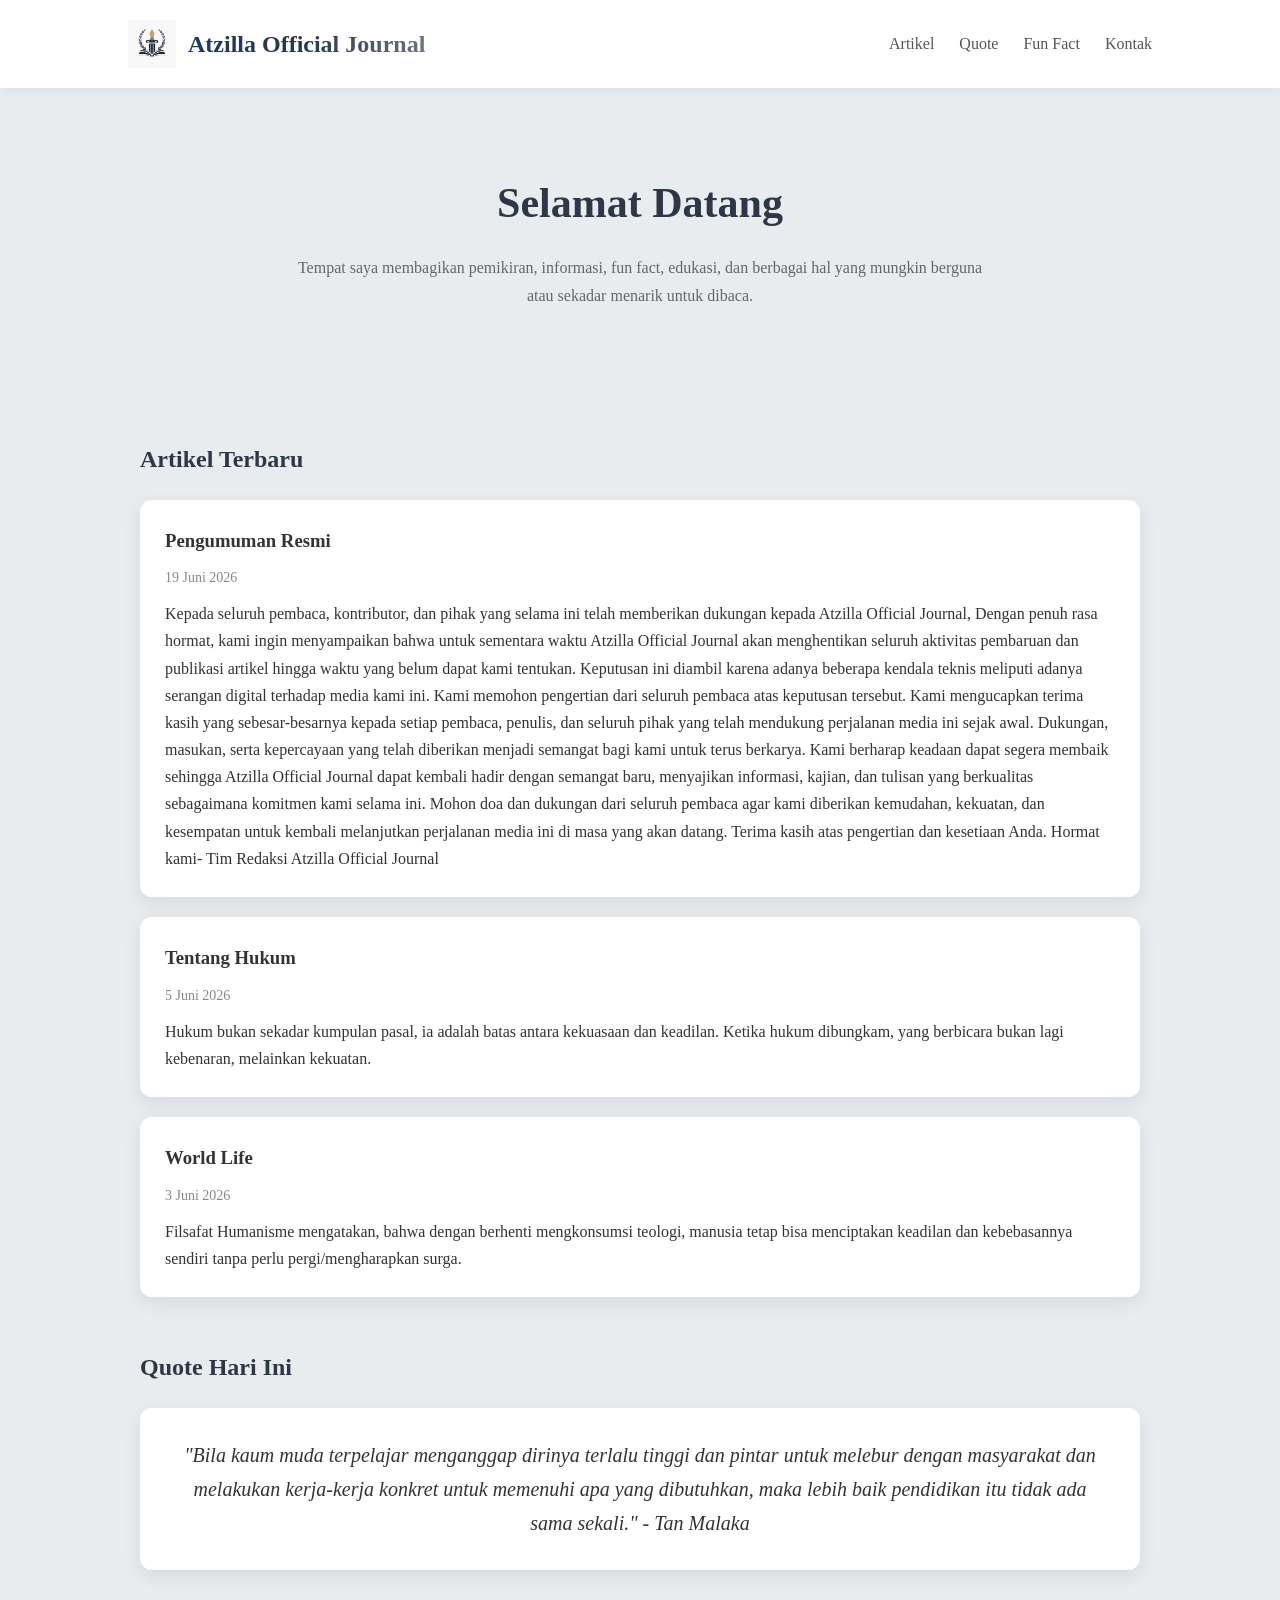
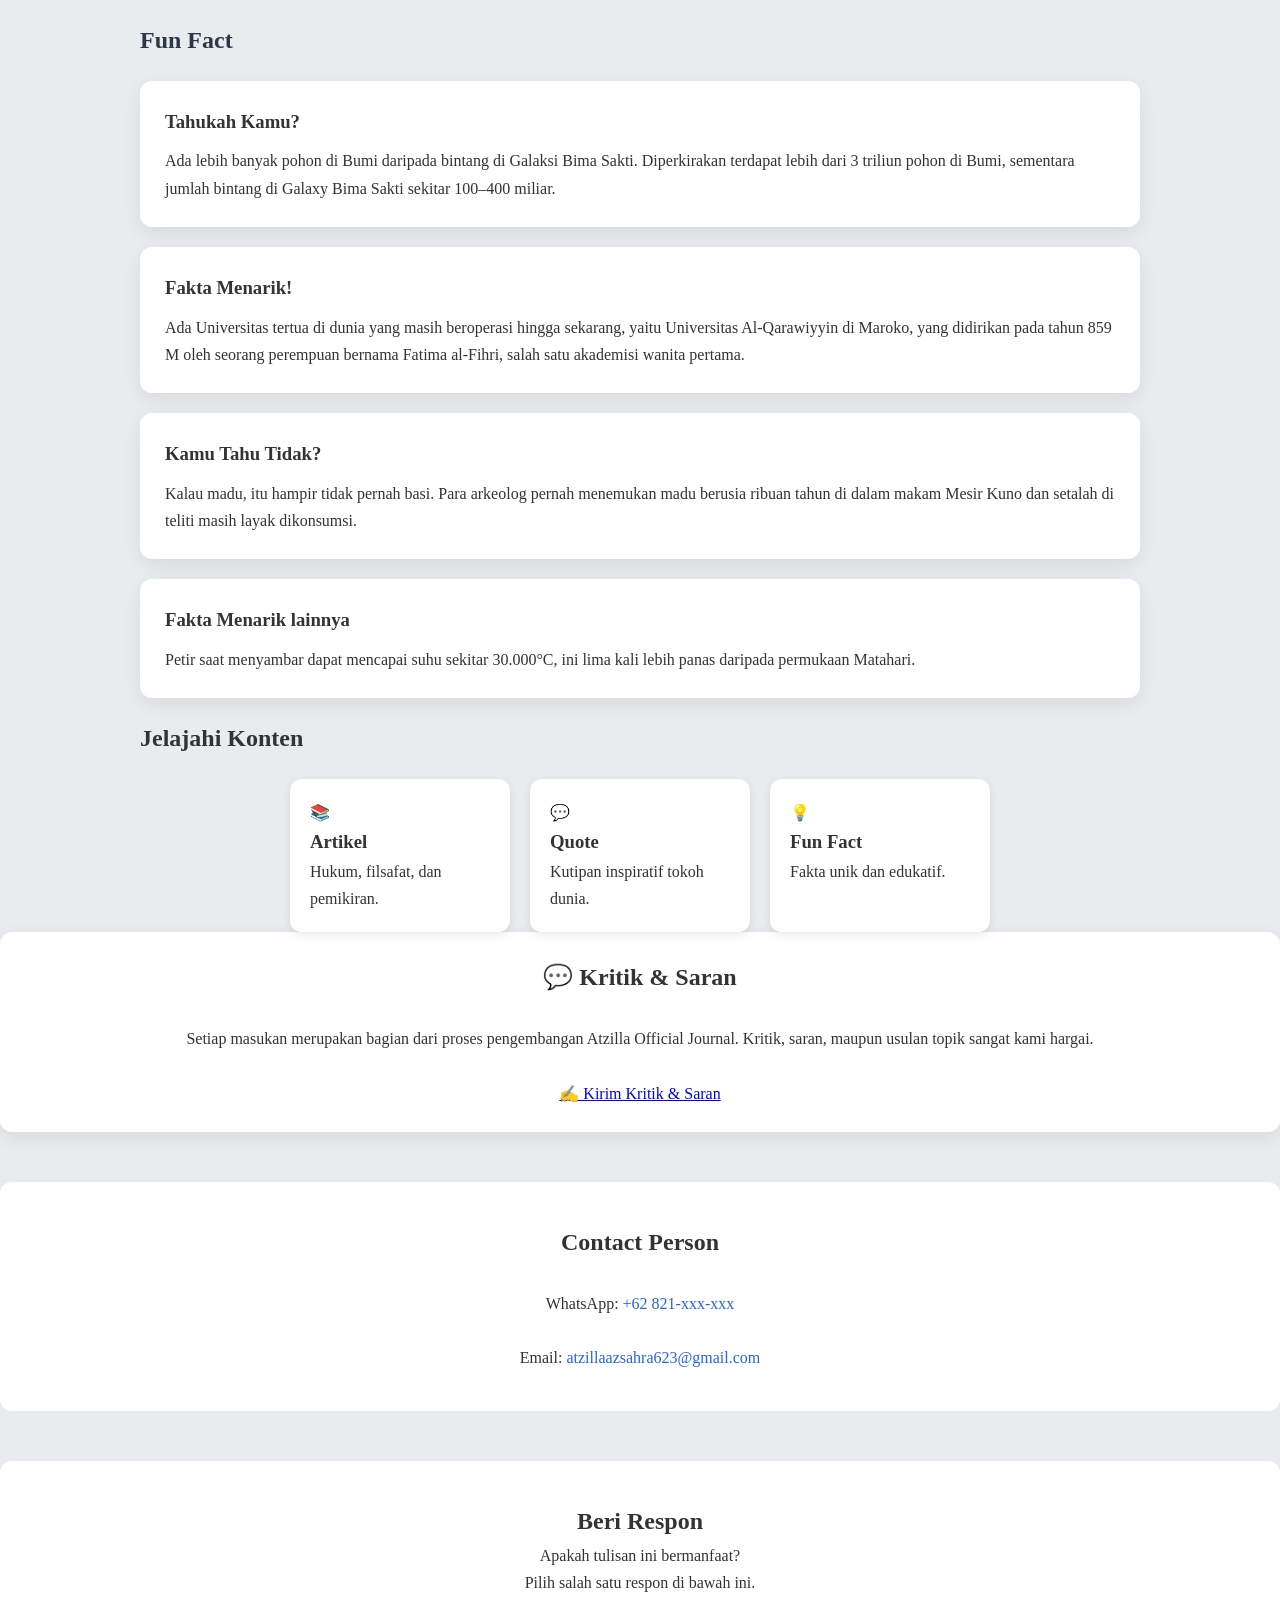
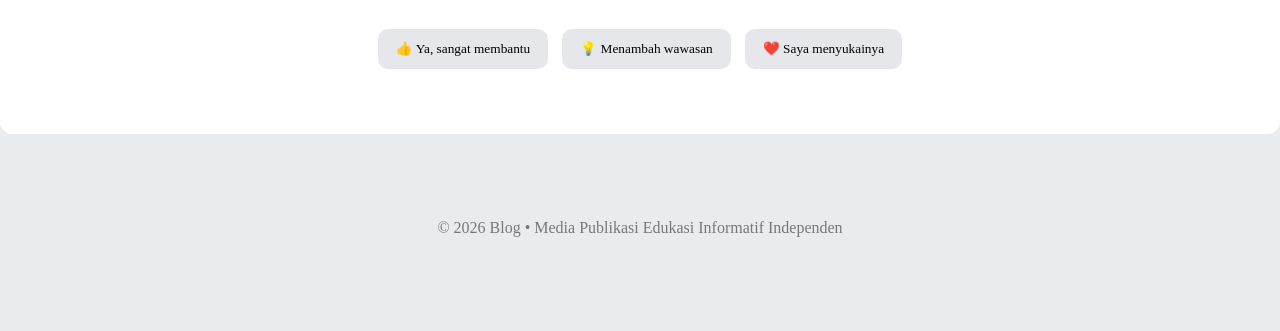
==== commit dcd659cb: "Update index.html" ====
--- a/index.html
+++ b/index.html
@@ -169,8 +169,27 @@
 </a>
 
 </div>
-</div>
-
+
+<div class="card" style="text-align:center;">
+
+<h2>💬 Kritik & Saran</h2>
+
+<br>
+
+<p>
+Setiap masukan merupakan bagian dari proses
+pengembangan Atzilla Official Journal. Kritik, saran, maupun usulan
+topik sangat kami hargai.
+</p>
+
+<br>
+
+<a href="https://forms.gle/cFdg8Zc1UenTo4ke9" class="kritik-btn">
+✍ Kirim Kritik & Saran
+</a>
+
+</div>
+    
 <div class="contact" id="kontak">
 
 <h2>Contact Person</h2>
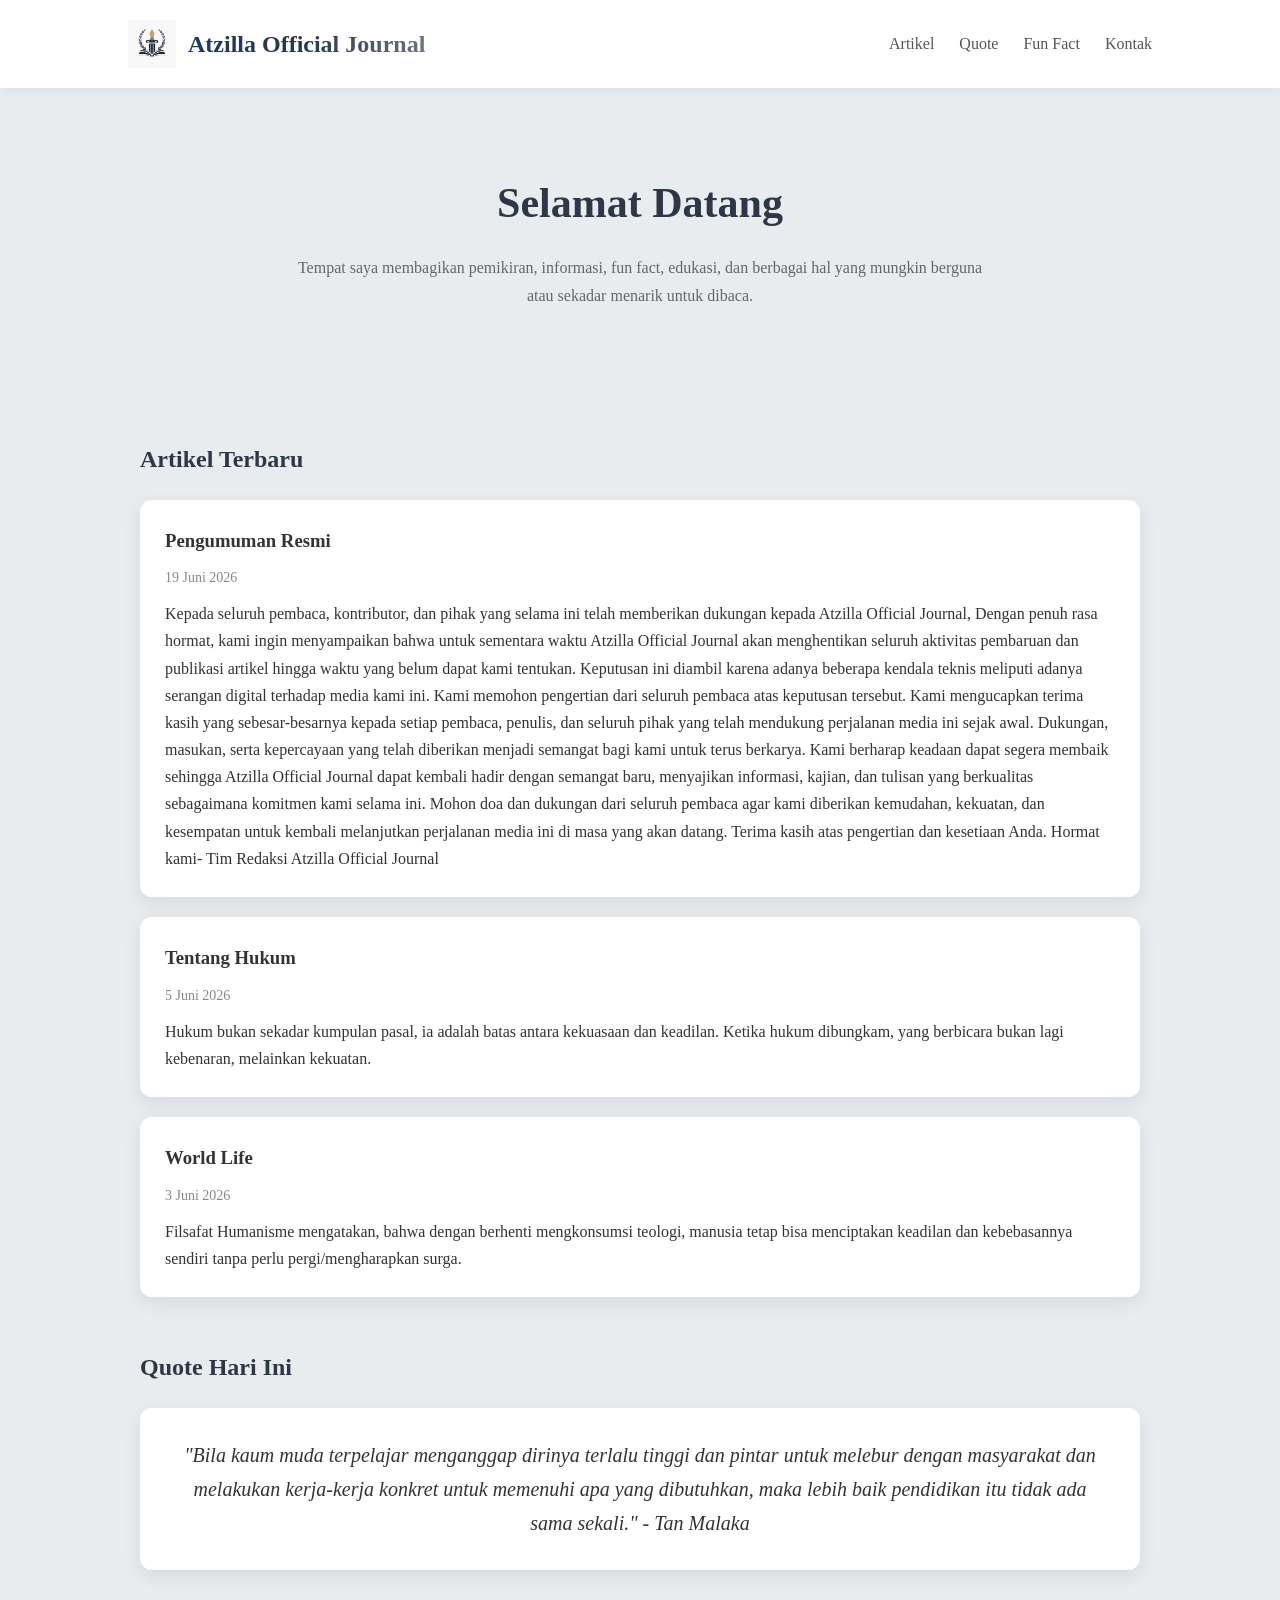
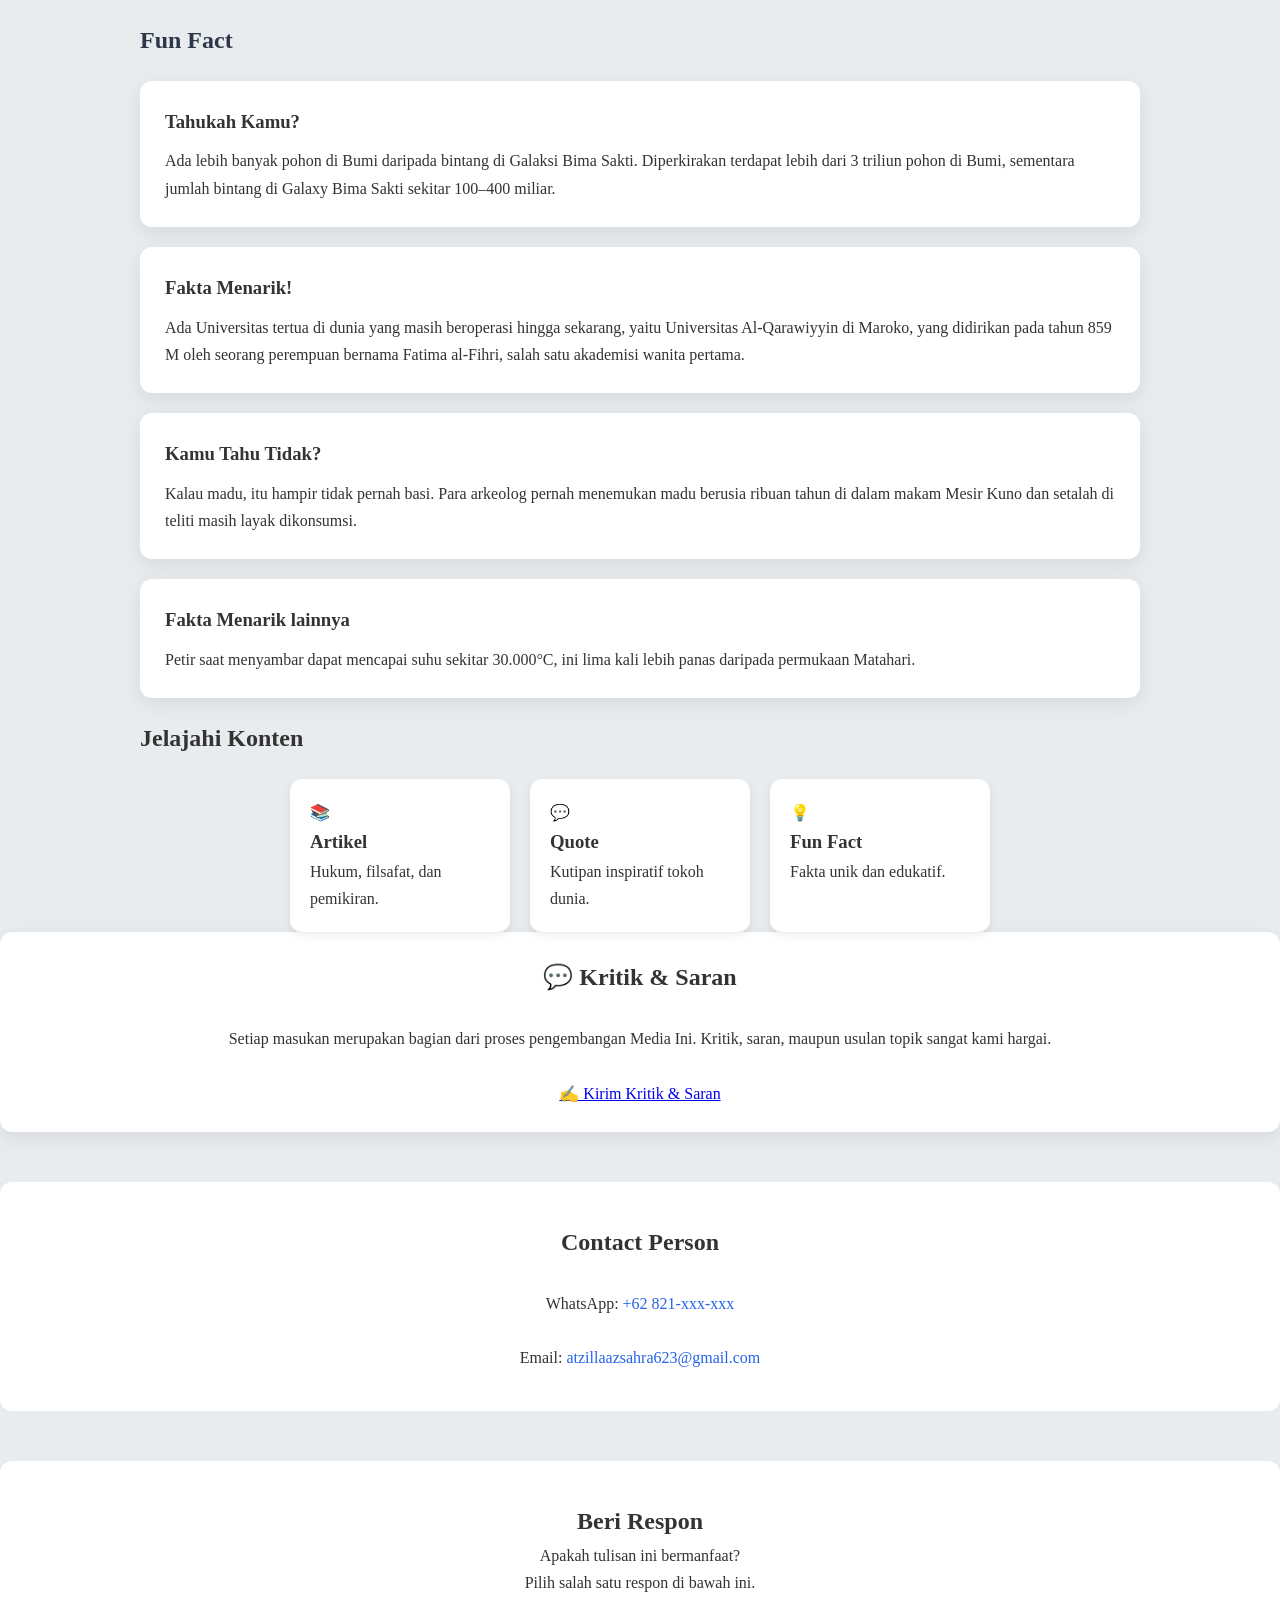
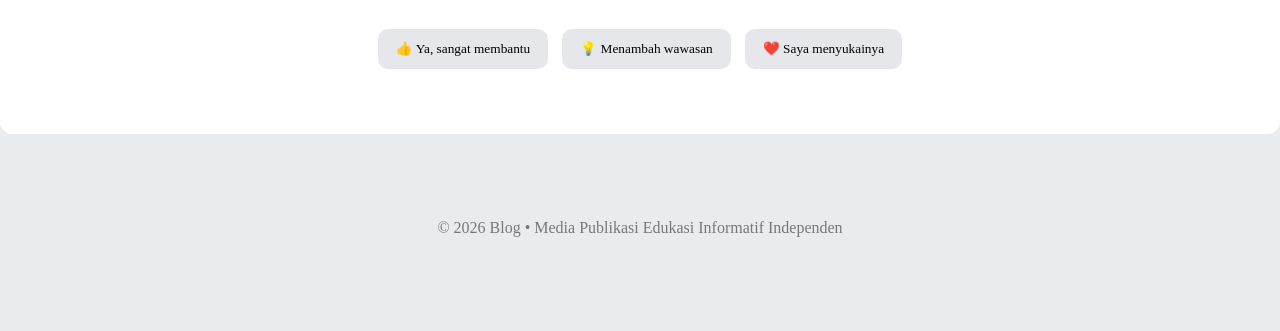
==== commit 675dd091: "Fix typo in feedback section of index.html" ====
--- a/index.html
+++ b/index.html
@@ -169,7 +169,8 @@
 </a>
 
 </div>
-
+</div>
+    
 <div class="card" style="text-align:center;">
 
 <h2>💬 Kritik & Saran</h2>
@@ -178,7 +179,7 @@
 
 <p>
 Setiap masukan merupakan bagian dari proses
-pengembangan Atzilla Official Journal. Kritik, saran, maupun usulan
+pengembangan Media Ini. Kritik, saran, maupun usulan
 topik sangat kami hargai.
 </p>
 
--- a/style.css
+++ b/style.css
@@ -185,6 +185,23 @@
     font-size:32px;
 }
 
+.kritik-btn{
+    display:inline-block;
+    margin-top:10px;
+    padding:14px 28px;
+    background:#1f3b5c;
+    color:white;
+    text-decoration:none;
+    border-radius:10px;
+    transition:0.3s;
+    font-weight:bold;
+}
+
+.kritik-btn:hover{
+    background:#34567a;
+    transform:translateY(-2px);
+}
+    
 .back-btn{
     display:inline-block;
     margin-top:20px;
